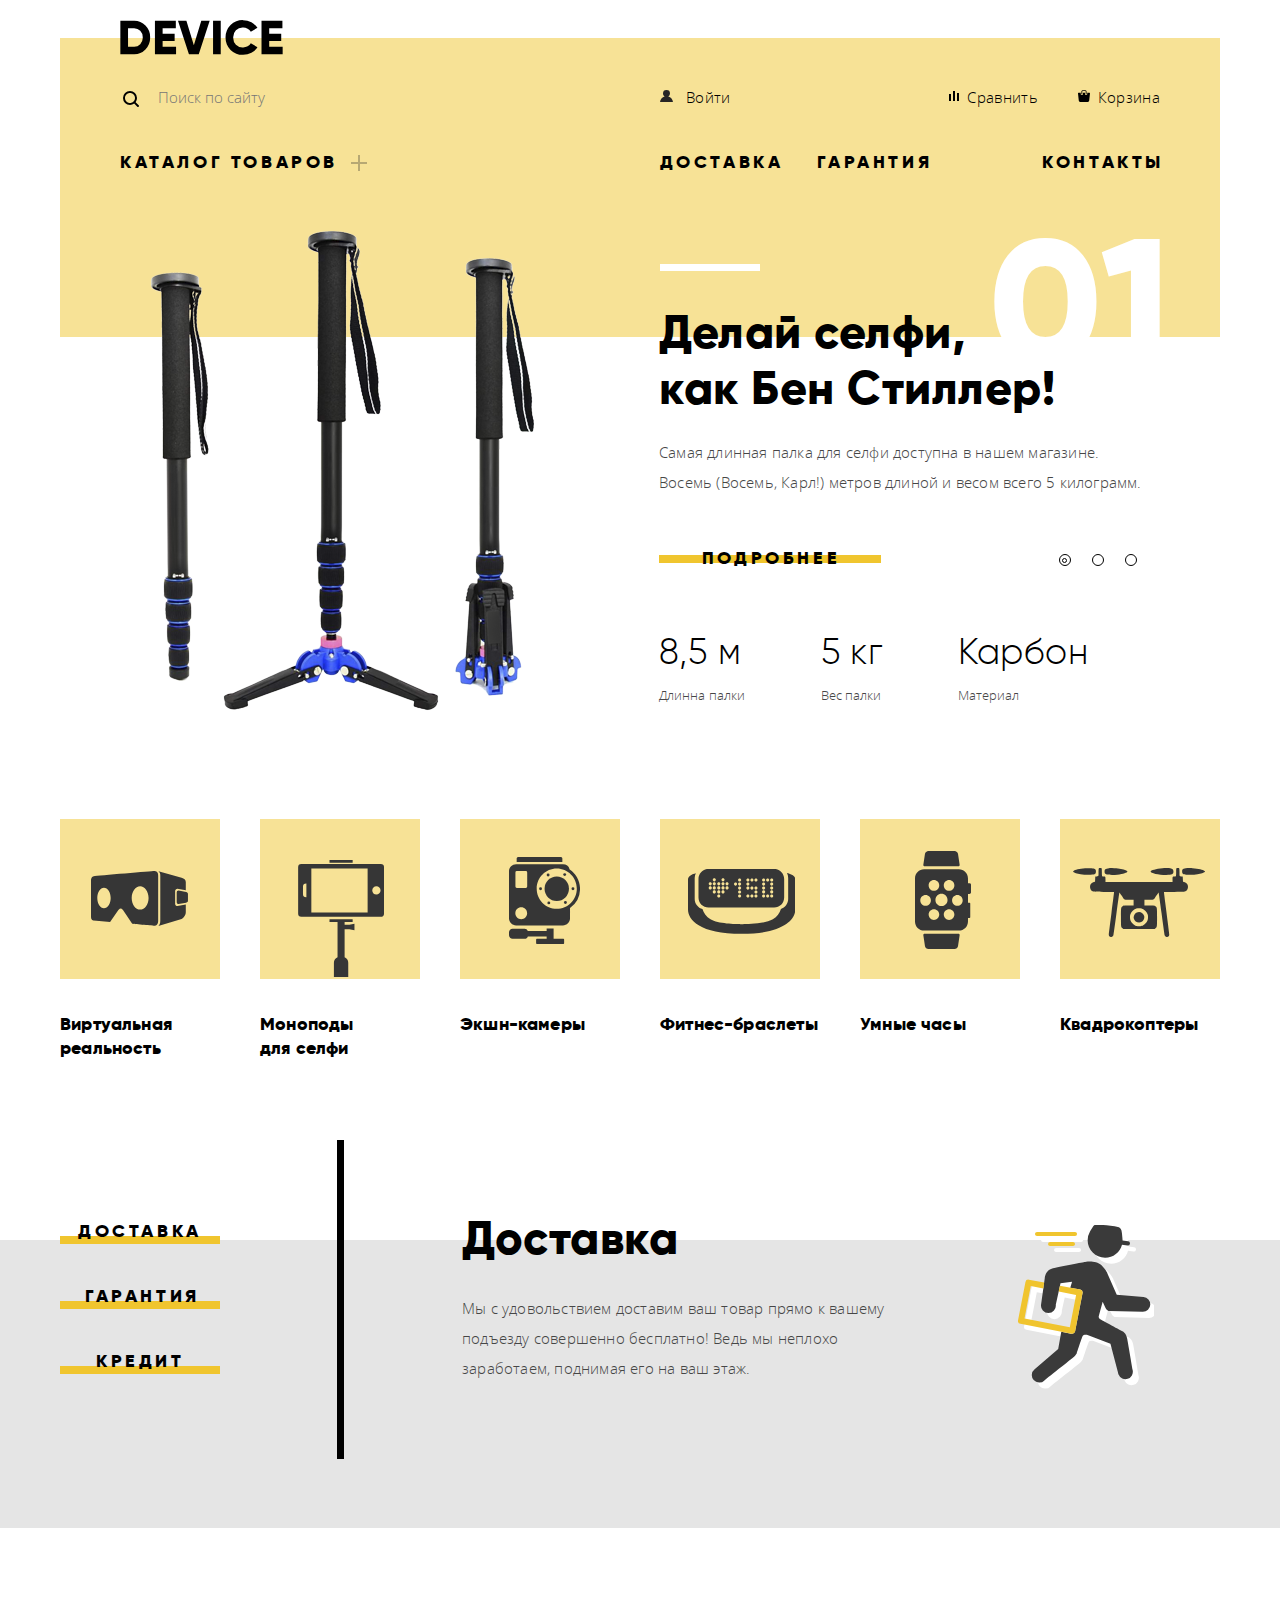
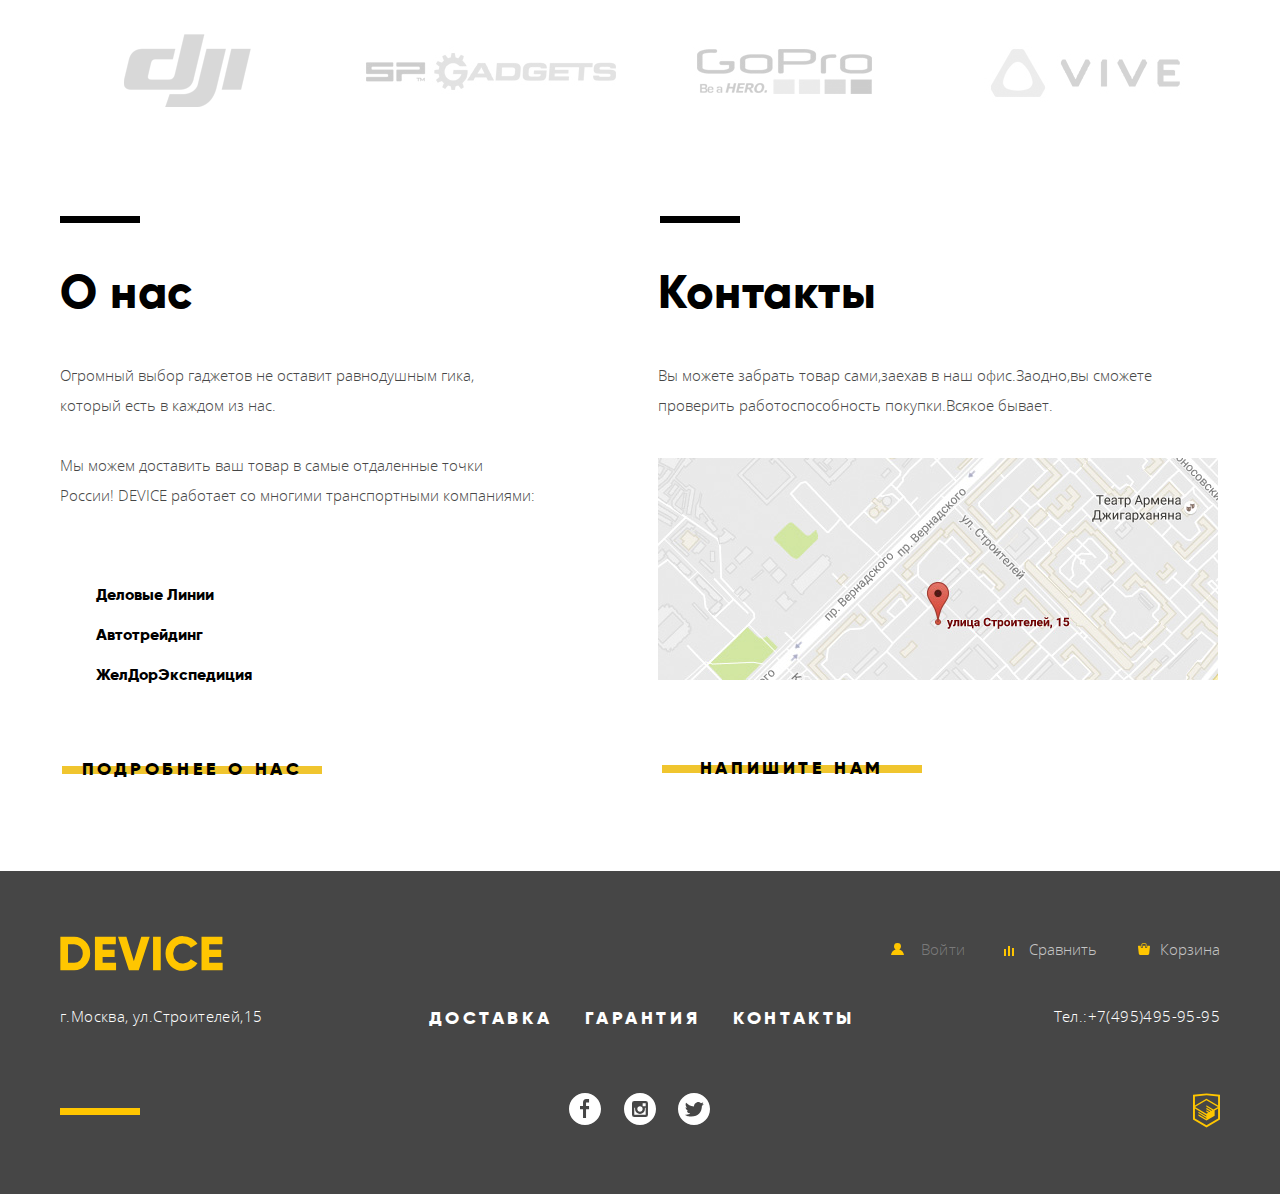
==== index.html @ 866bef9d "Update index.html" ====
<!DOCTYPE html>
<html lang="ru">

<head>
  <meta charset="utf-8">
  <title>Проект "Device"</title>
  <link href="https://fonts.googleapis.com/css?family=Open+Sans:300&display=swap&subset=cyrillic" rel="stylesheet">
  <link href="css/normalize.css" rel="stylesheet">
  <link href="css/style.css" rel="stylesheet">
</head>

<body>
  <header class="header">
    <div class="container-center">
      <nav class="header-navigation">
        <img class="main-header-logo" src="img/logo-device.svg" width="163" height="35" alt="logo device">
        <div class="header-wrapper">
          <form class="search" action="https://echo.htmlacademy.ru" method="post">
            <input class="search-main" type="search" id="search-text" placeholder="Поиск по сайту">
            <button class="search-button" type="submit">Найти</button>
            <label class="search-label" for="search-text"></label>
          </form>
          <ul class="navigation-main">
            <li class="login-enter">
              <a href="login-enter.html">Войти</a>
            </li>
            <li class="compare">
              <a href="compare.html">Сравнить</a>
            </li>
            <li class="myitems">
              <a href="myitems.html">Корзина</a>
            </li>
          </ul>
        </div>
        <ul class="site-navigation">
          <li class="catalog-main">
            <a class="catalog-main-plus" href="catalog.html">Каталог товаров</a>
            <ul class="item-catalog-class">
              <li class="item-catalog-first">
                <a href="#">Виртуальная реальность</a>
                <a href="catalog.html">Моноподы для селфи</a>
                <a href="#">Экшн-камеры</a>
              </li>
              <li class="item-catalog-second">
                <a href="#">Фитнес-браслеты</a>
                <a href="#">Умные часы</a>
              </li>
              <li class="item-catalog-third">
                <a href="#">Квадрокоптеры</a>
              </li>
            </ul>
          </li>
          <li class="delivery-main">
            <a href="delivery.html">Доставка</a>
          </li>
          <li class="warranty-main">
            <a href="warranty.html">Гарантия</a>
          </li>
          <li class="contacts-main">
            <a href="contacts.html">Контакты</a>
          </li>
        </ul>
      </nav>
    </div>
  </header>
  <main class="main-container">
    <div class="container-center">
      <h1 class="vissualy-hidden">Магазин Device</h1>
      <section class="shop-sells">
        <h2 class="vissualy-hidden">Направление и ассортимент магазина</h2>
        <input class="visually-hidden" type="radio" id="product-1" name="toggle" checked>
        <input class="visually-hidden" type="radio" id="product-2" name="toggle">
        <input class="visually-hidden" type="radio" id="product-3" name="toggle">
        <div class="shop-slides">
          <div class="slider-controls">
            <label for="product-1">Первый</label>
            <label for="product-2">Второй</label>
            <label for="product-3">Третий</label>
          </div>
          <div class="first-slide" id="slide1">
            <img class="slider-1" src="img/slider-1.png" width="384" height="486" alt="картинка селфи палки">
            <div class="slide-wrapper1">
              <b>Делай селфи,<br> как Бен Стиллер! </b>
              <p>Самая длинная палка для селфи доступна в нашем магазине.<br>
                Восемь (Восемь, Карл!) метров длиной и весом всего 5 килограмм.</p>
              <a class="more-info" href="more-info.html">Подробнее</a>
              <ul class="specification">
                <li>
                  <b>8,5 м</b>
                  <p>Длинна палки</p>
                </li>
                <li>
                  <b>5 кг</b>
                  <p>Вес палки</p>
                </li>
                <li>
                  <b>Карбон</b>
                  <p>Материал</p>
                </li>
              </ul>
            </div>
          </div>
          <div class="second-slide" id="slide2">
            <img class="slider-2" src="img/slider-2.png" width="345" height="485" alt="картинка смарт часов">
            <div class="slide-wrapper2">
              <b>Худеем<br>правильно!</b>
              <p>Мотивирующие фитнес-браслеты помогут найти в себе силы
                <br>не пропускать занятия и соблюдать диету.</p>
              <a class="more-info" href="more-info.html">Подробнее</a>
              <ul class="specification">
                <li class="specs">
                  <b>48 часов</b>
                  <p>Без подзарядки</p>
                </li>
              </ul>
            </div>
          </div>
          <div class="third-slide" id="slide3">
            <img class="slider-3" src="img/slider-3.png" width="526" height="334" alt="картинка гирокоптера">
            <div class="slide-wrapper3">
              <b>Порхает как бабочка, жалит как пчела!</b>
              <p>Этот обычный, на первый взгляд, квадрокоптер оснащен<br>
                мощным лазером, замаскированным под стандартную камеру.</p>
              <a class="more-info" href="more-info.html">Подробнее</a>
              <ul class="specification">
                <li class="specs">
                  <b>800 м</b>
                  <p>Дальность полета</p>
                </li>
                <li class="specs specs-third-slider">
                  <b>50 м</b>
                  <p>Радиус поражения</p>
                </li>
              </ul>
            </div>
          </div>
        </div>
      </section>
      <div class="navigation-bar">
        <h2 class="vissualy-hidden">Навигация по группам товаров</h2>
        <ul class="navigation-bar-icons">
          <li>
            <a class="navigation-bar-img img-vr" href="#">
              <p class="navigation-bar-name">
                Виртуальная реальность
              </p>
            </a>
          </li>
          <li>
            <a class="navigation-bar-img img-selfie" href="catalog.html">
              <p class="navigation-bar-name">
                Моноподы<br>для селфи
              </p>
            </a>
          </li>
          <li>
            <a class="navigation-bar-img img-action" href="#">
              <p class="navigation-bar-name">
                Экшн-камеры
              </p>
            </a>
          </li>
          <li>
            <a class="navigation-bar-img img-fitnes" href="#">
              <p class="navigation-bar-name">
                Фитнес-браслеты
              </p>
            </a>
          </li>
          <li>
            <a class="navigation-bar-img img-smart" href="#">
              <p class="navigation-bar-name">
                Умные часы
              </p>
            </a>
          </li>
          <li>
            <a class="navigation-bar-img img-quadro" href="#">
              <p class="navigation-bar-name">
                Квадрокоптеры
              </p>
            </a>
          </li>
        </ul>
      </div>
    </div>
    <section class="services">
      <div class="services-wrapper">
        <h2 class="visually-hidden">Услуги для покупателя</h2>
        <input class="services-slider-input  visually-hidden" id="services-control-1" type="radio" name="services-control" checked>
        <input class="services-slider-input  visually-hidden" id="services-control-2" type="radio" name="services-control">
        <input class="services-slider-input  visually-hidden" id="services-control-3" type="radio" name="services-control">
        <div class="services-buttons">
          <ul>
            <li>
              <label class="services-button delivery-button" for="services-control-1">Доставка</label>
            </li>
            <li>
              <label class="services-button warranty-button" for="services-control-2">Гарантия</label>
            </li>
            <li>
              <label class="services-button credit-button" for="services-control-3">Кредит</label>
            </li>
          </ul>
        </div>
        <ul class="services-info">
          <li class="delivery-info">
            <h3>Доставка</h3>
            <p>Мы с удовольствием доставим ваш товар прямо к вашему подъезду совершенно бесплатно! Ведь мы неплохо
              заработаем, поднимая его на ваш этаж.
            </p>
          </li>
          <li class="warranty-info">
            <h3>Гарантия</h3>
            <p>Если из-за возгорания купленного у нас товара у вас сгорит дом — не переживайте, мы выдадим вам новый.
              Товар, не дом, конечно же.
            </p>
          </li>
          <li class="credit-info">
            <h3>Кредит</h3>
            <p>Залезть в долговую яму стало проще! Кредитные консультанты подберут для вас наиболее выгодные
              условия кредита. Выгодные для нашего банка, разумеется.
            </p>
          </li>
        </ul>
      </div>
    </section>
    <section class="partners">
      <h2 class="visually-hidden">Официальные партнеры магазина</h2>
      <ul class="partners-logo">
        <li>
          <a class="partners-button" href="#">
            <img class="logo-1" src="img/logo-1.png" width="260" height="100" alt="DJI">
          </a>
        </li>
        <li>
          <a class="partners-button" href="#">
            <img class="logo-2" src="img/logo-2.png" width="260" height="100" alt="SPGadgets">
          </a>
        </li>
        <li>
          <a class="partners-button" href="#">
            <img class="logo-3" src="img/logo-3.png" width="260" height="100" alt="GoPro">
          </a>
        </li>
        <li>
          <a class="partners-button" href="#">
            <img class="logo-4" src="img/logo-4.png" width="260" height="100" alt="VIVE">
          </a>
        </li>
      </ul>
    </section>
    <div class="container-center">
      <div class="contact-information">
        <section class="about-us">
          <h3>О нас</h3>
          <p class="about-us-first">Огромный выбор гаджетов не оставит равнодушным гика,
            который есть в каждом из нас.</p>
          <p class="about-us-second">Мы можем доставить ваш товар в самые отдаленные точки
            России! DEVICE работает со многими транспортными компаниями:</p>
          <ul class="delivery-company">
            <li>Деловые Линии</li>
            <li>Автотрейдинг</li>
            <li>ЖелДорЭкспедиция</li>
          </ul>
          <a class="button-about-us" href="about-us.html">подробнее о нас</a>
        </section>
        <section class="contacts-map">
          <h3>Контакты</h3>
          <p>Вы можете забрать товар сами,заехав в наш офис.Заодно,вы сможете
            проверить работоспособность покупки.Всякое бывает.</p>
          <a href="https://www.google.com/maps"><img src="img/map.jpg" width="560" height="222" alt="карта"></a>
          <a class="button-contact-us" href="contact-us.html">напишите нам</a>
        </section>
      </div>
    </div>
  </main>
  <footer class="main-footer">
    <div class="footer-container-center">
      <div class="footer-navigation">
        <div class="footer-wrapper">
          <svg class="footer-logo" width="163" height="35" xmlns="http://www.w3.org/2000/svg" viewBox="0 0 164 35">
            <path
              d="m0.35 0.7v33.6h13.532a15.723 15.723 0 0 0 11.72-4.824 16.464 16.464 0 0 0 4.712-11.976 16.465 16.465 0 0 0-4.712-11.976 15.723 15.723 0 0 0-11.72-4.824zm7.733 26.208v-18.819h5.8a8.648 8.648 0 0 1 6.5 2.568 9.412 9.412 0 0 1 2.489 6.84 9.41 9.41 0 0 1-2.489 6.84 8.646 8.646 0 0 1-6.5 2.568h-5.8zm34.8-5.952h12.082v-7.3h-12.086v-5.567h13.291v-7.389h-21.024v33.6h21.265v-7.392h-13.532v-5.952zm36.343 13.344 11.019-33.6h-8.458l-7.491 24.72-7.491-24.72h-8.457l11.019 33.6zm14.4 0h7.733v-33.6h-7.733zm38.615-1.416a15.514 15.514 0 0 0 6.041-5.688l-6.67-3.84a7.488 7.488 0 0 1-3.165 3.024 9.874 9.874 0 0 1-4.664 1.1 9.594 9.594 0 0 1-7.177-2.736 9.907 9.907 0 0 1-2.682-7.248 9.908 9.908 0 0 1 2.682-7.248 9.594 9.594 0 0 1 7.177-2.736 9.914 9.914 0 0 1 4.64 1.08 7.6 7.6 0 0 1 3.189 3.048l6.67-3.84a15.881 15.881 0 0 0-6.09-5.688 17.419 17.419 0 0 0-8.409-2.088 17.12 17.12 0 0 0-17.592 17.472 17.12 17.12 0 0 0 17.589 17.476 17.519 17.519 0 0 0 8.458-2.088zm17.881-11.928h12.082v-7.3h-12.085v-5.567h13.29v-7.389h-21.022v33.6h21.264v-7.392h-13.532v-5.952z" />
          </svg>
          <ul class="footer-first">
            <li class="login-footer login-footer-main">
              <a href="login-enter.html">
                <svg class="login-footer-main-img" xmlns="http://www.w3.org/2000/svg" width="13" height="12"
                  viewBox="0 0 13 12">
                  <path fill="#ffc600"
                    d="M.032 12h12.937c-.163-2.643-2.074-4.837-4.671-5.543a3.47 3.47 0 0 0 1.687-2.972 3.485 3.485 0 0 0-6.97 0c0 1.264.68 2.361 1.688 2.972C2.106 7.163.194 9.357.032 12z" />
                  </svg>
                Войти
              </a>
            </li>
            <li class="compare-footer">
              <a href="compare.html">
                <svg class="compare-footer-img" xmlns="http://www.w3.org/2000/svg" width="10" height="10"
                  viewBox="0 0 10 10">
                  <path fill="#ffc600" d="M8 2h1.984v8H8zM0 3h1.984v7H0zM4 0h2v10H4z" /></svg>
                Сравнить
              </a>
            </li>
            <li class="myitems-footer">
              <a href="myitems.html">
                <svg class="myitems-footer-img" xmlns="http://www.w3.org/2000/svg" width="12" height="12"
                  viewBox="0 0 12 12">
                  <path fill="#ffc600"
                    d="M11.864 3.017a.429.429 0 0 0-.327-.154H9.225V4.09c0 .563-.484 1.022-1.08 1.022-.594 0-1.078-.458-1.078-1.022V2.863H4.909V4.09c0 .563-.485 1.022-1.08 1.022-.595 0-1.078-.458-1.078-1.022V2.863H.438a.43.43 0 0 0-.327.154.472.472 0 0 0-.108.358l.776 7.134c.015.806.642 1.455 1.411 1.455h7.595c.77 0 1.396-.649 1.411-1.455l.776-7.134a.476.476 0 0 0-.108-.358z" />
                  <path fill="#ffc600"
                    d="M3.829 4.499c.239 0 .433-.184.433-.409V1.84c0-.632.672-1.022 1.295-1.022h1.079c.655 0 1.078.401 1.078 1.022v2.25c0 .225.194.409.431.409.239 0 .433-.184.433-.409V1.84C8.577.773 7.761 0 6.636 0H5.557c-1.19 0-2.159.826-2.159 1.84v2.25c0 .225.194.409.431.409z" />
                  </svg>
                Корзина
              </a>
            </li>
          </ul>
        </div>
        <div class="footer-wrapper-second">
          <p class="adress">г.Москва, ул.Строителей,15</p>
          <ul class="footer-second">
            <li>
              <a href="delivery.html">Доставка</a>
            </li>
            <li>
              <a href="warranty.html">Гарантия</a>
            </li>
            <li>
              <a href="contacts.html">Контакты</a>
            </li>
          </ul>
          <a class="phone" href="tel:+74954959595">Тел.:+7(495)495-95-95</a>
        </div>
      </div>
      <div class="footer-wrapper-third">
        <div class="footer-social">
          <ul class="footer-social-buttons">
            <li>
              <a class="social-button" href="#"><span class="vissualy-hidden">FaceBook</span>
                <svg xmlns="http://www.w3.org/2000/svg" width="32" height="32" viewBox="0 0 32 32">
                  <path fill="#FFF"
                    d="M16 0C7.164 0 0 7.163 0 16s7.164 16 16 16c8.837 0 16-7.164 16-16S24.837 0 16 0zm4.062 9.455h-3.021v3.444h3.021v3.445h-3.021v8.61H14.02v-8.61H11v-3.445h3.021V9.455c0-1.902 1.353-3.445 3.021-3.445h3.021v3.445z" />
                </svg>
              </a>
            </li>
            <li>
              <a class="social-button" href="#"><span class="vissualy-hidden">Instagram</span>
                <svg xmlns="http://www.w3.org/2000/svg" width="32" height="32" viewBox="0 0 32 32">
                  <g fill="#FFF">
                    <path
                      d="M20.916 16a4.938 4.938 0 1 1-9.877 0c0-.394.051-.773.138-1.14h-.897v6.838h11.396V14.86h-.897c.086.367.137.746.137 1.14z" />
                    <path
                      d="M15.978 18.659c1.466 0 2.659-1.193 2.659-2.659s-1.193-2.659-2.659-2.659c-1.466 0-2.659 1.193-2.659 2.659s1.192 2.659 2.659 2.659zM18.637 10.302h3.039v3.039h-3.039z" />
                    <path
                      d="M16 0C7.164 0 0 7.164 0 16c0 8.837 7.164 16 16 16 8.837 0 16-7.163 16-16 0-8.836-7.163-16-16-16zm7.955 21.698a2.285 2.285 0 0 1-2.279 2.279H10.279A2.285 2.285 0 0 1 8 21.698V10.302a2.286 2.286 0 0 1 2.279-2.279h11.396a2.286 2.286 0 0 1 2.279 2.279v11.396z" />
                  </g>
                </svg>
              </a>
            </li>
            <li>
              <a class="social-button" href="#"><span class="vissualy-hidden">Twitter</span>
                <svg xmlns="http://www.w3.org/2000/svg" width="32" height="32" viewBox="0 0 32 32">
                  <path fill="#FFF"
                    d="M16 0C7.164 0 0 7.164 0 16c0 8.837 7.164 16 16 16 8.837 0 16-7.163 16-16 0-8.836-7.163-16-16-16zm7.944 12.809c-.251 6.516-3.463 10.832-10.992 10.702h-.486c-.447 0-4.543-.443-5.344-1.823 2.479.19 4.247-.406 5.12-1.136-1.048-.289-2.923-.461-3.251-2.848.384.104.618.221 1.299.113-1.307-.824-2.758-1.519-2.679-3.643.311.317 1.164.518 1.46.457-.768-.233-2.149-3.244-.974-4.781 1.984 1.79 4.075 3.482 7.804 3.643.227-2.214 1.24-3.699 3.168-4.325 1.84-.479 3.255.26 3.901 1.138.737-.224 1.453-.466 2.193-.685-.004.833-.569 1.463-.935 1.709.747.165 1.423-.475 1.423-.475-.184.963-1.094 1.725-1.707 1.954z" />
                </svg>
              </a>
            </li>
          </ul>
        </div>
        <div class="htmlacademy">
          <a href="https://htmlacademy.ru"><img src="img/logo-html.svg" width="27" height="35" alt="академия"></a>
        </div>
      </div>
    </div>
  </footer>
  <section class="modal modal-question">
    <h2 class="vissualy-hidden">
      Информация для обратной связи
    </h2>
    <form class="question-form" action="https://echo.htmlacademy.ru" method="post">
      <div class="question-form-wrapper">
        <p>
          <label class="question-name" for="user-question">
            Ваше имя:
          </label>
          <input class="question-icon-user" id="user-question" type="text" name="user-name" placeholder="Имя Фамилия">
        </p>
        <p>
          <label class="question-email" for="user-email">
            Ваш e-mail:
          </label>
          <input class="login-icon-password" id="user-email" type="email" name="user-email"
            placeholder="email@example.com">
        </p>
      </div>
      <p class="login-password-info">
        <label class="question-text" for="user-question-text">
          Текст письма:
        </label>
        <textarea name="user-question-text" id="user-question-text" placeholder="В свободной форме"></textarea>
      </p>
      <button class="button" type="submit">
        Отправить
      </button>
    </form>
    <button class="modal-close" type="button">
      Закрыть
    </button>
  </section>
  <section class="modal modal-map">
    <h2 class="visually-hidden">
      Как до нас добраться
    </h2>
    <p>
      <iframe
        src="https://www.google.com/maps/embed?pb=!1m18!1m12!1m3!1d2249.1422911036407!2d37.5289098957787!3d55.686513874433665!2m3!1f0!2f0!3f0!3m2!1i1024!2i768!4f13.1!3m3!1m2!1s0x46b54cf65f5c8955%3A0x694710ccd55501e!2z0YPQuy4g0KHRgtGA0L7QuNGC0LXQu9C10LksIDE1LCDQnNC-0YHQutCy0LAsIDExOTMxMQ!5e0!3m2!1sru!2sru!4v1560426469752!5m2!1sru!2sru"
        width="960" height="559" frameborder="0" style="border:0" allowfullscreen></iframe>
    </p>
    <button class="modal-close" type="button">
      Закрыть
    </button>
  </section>
</body>

</html>
---- css/style.css ----
@font-face {
font-family: "Gilroy";
    src: url("../fonts/web/gilroyextrabold.woff2") format("woff2"); 
    font-weight: 800; 
}
@font-face {
font-family: "GilroyLight";
    src: url("../fonts/web/gilroylight.woff2") format("woff2");  
    font-weight: 300; 
}

@font-face {
font-family: "OpenSans";
    src: url("../fonts/web/opensans.woff2") format("woff2"); 
    font-weight: 400; 
}

@font-face {
font-family: "OpenSans";
    src: url("../fonts/web/opensanslight.woff2") format("woff2"); 
    font-weight: 300; 
}

body {
    padding:0;
    margin:0;
    font-family:"Gilroy", Arial , sans-serif;
    font-weight: 800;
    color:#000000;

    background-color:white;
}

a {
    text-decoration: none;
}

.navigation-main {
    font-family: "OpenSans", Arial , sans-serif;
    font-size:15px;
    line-height: 2;
    letter-spacing: 0.3px;
    text-align: left;
    font-weight:300; 
}

.navigation-main a:hover {
    color:rgba(0, 0, 0, 0.6);
    opacity:0.6;
}

.navigation-main a:focus {
    color:rgba(0, 0, 0, 0.3);
    opacity:0.3;
}

.site-navigation {
    font-size:18px;
    line-height:1.33;
    letter-spacing:3.6px;
    text-align:left;
    text-transform:uppercase;
}
.site-navigation a:hover {
    color:rgba(0, 0, 0, 0.6);
}
.site-navigation a:focus {
    color:rgba(0, 0, 0, 0.3);
}

.item-catalog-class {
    font-family: "OpenSans", Arial , sans-serif;
    font-size:15px;
    line-height:2.4;
    letter-spacing:0.2px;
    text-align:left;
    font-weight:300;
    text-transform:none;
    color:#000000;
}
.item-catalog-class a:hover {
    color:rgba(0, 0, 0, 0.6);
}
.item-catalog-class a:focus {
    color:rgba(0, 0, 0, 0.3);
}

.vissualy-hidden {
    display:none;
}
.visually-hidden {
    display:none;
}

.navigation-main,
.site-navigation,
.item-catalog-class,
.footer-first,
.footer-first-catalog,
.footer-second,
.footer-social-buttons {
    list-style:none;
}

.navigation-main a,
.site-navigation a,
.item-catalog-class a,
.footer-first a,
.footer-first-catalog a,
.footer-second a,
.footer-social-buttons a,
.button-contact-us,
.button-about-us,
.info a {
    color:#000000;
}

.contacts-map,
.about-us {
    text-align:left;
}

.about-us h3,
.contacts-map h3 {
    font-size:47px;
    line-height: 1.02;
    letter-spacing: 0.5px;
    text-align: left;
}

.about-us-first {
    font-family: "OpenSans", Arial , sans-serif;
    font-size:15px;
    line-height:2;
    text-align:left;
    font-weight:300;
    color:#464646;

    margin:0;
    padding:0;
    padding-top:43px;
    width:462px;
}

.about-us-second {
    font-family: "OpenSans", Arial , sans-serif;
    font-size:15px;
    line-height:2;
    text-align:left;
    font-weight:300;
    color:#464646;

    display:block;
    width:475px;
    margin:0;
    padding:0;
    padding-top:30px;
}

.contacts-map p {
    font-family: "OpenSans", Arial , sans-serif;
    font-size:15px;
    line-height:2;
    text-align:left;
    font-weight:300;
    color:#464646;

    margin:0;
    padding:0;
    margin-top:4px;
}

.delivery-company {
    font-family: "Gilroy", Arial , sans-serif;
    text-align:left;
    font-size:16px;
    line-height: 2.5;
    list-style:none;

    margin:0;
    padding:0;
    margin-top:65px;
    padding-left:36px;
}

.button-contact-us,
.button-about-us {
    font-size: 18px;
    line-height: 1.33;
    letter-spacing: 3.6px;
    text-align: center;
    text-transform:uppercase;
}

.button-contact-us:hover,
.button-about-us:hover {
    background:#f0c52e;
}

.button-contact-us:focus,
.button-about-us:focus {
    color:rgba(0, 0, 0, 0.3);
    background:#f0c52e;
}

.main-footer {
    min-height:323px;
    color:#ffffff;
    background-color:#464646;
}

.footer-first a,
.footer-first-catalog a {
    font-family: "OpenSans", Arial , sans-serif;
    font-size: 15px;
    font-weight: 300;
    line-height: 2.4;
    text-align: left;
    color: rgba(255, 255, 255, 0.7);
}
.footer-first a:hover,
.footer-first-catalog a:hover {
    color:#ffffff;
    opacity: 0.6;
}
.footer-first a:focus,
.footer-first-catalog a:focus {
    color:rgba(255, 255, 255, 0.3);
    opacity: 0.3;
}

.footer-second a {
    font-family: "Gilroy", Arial , sans-serif;
    font-size: 18px;
    font-weight: 800;
    line-height: 1.33;
    letter-spacing: 3.6px;
    text-align: left;
    color:#ffffff;
    text-transform:uppercase;

    margin-right: 28px;
    margin-left: 5px;
}

.footer-second a:hover {
    color:rgba(255, 255, 255, 0.6);
}

.footer-second a:focus {
    color:rgba(255, 255, 255, 0.3);
}

.footer-social {
    margin-left:auto;
}

.phone {
    font-family: "OpenSans", Arial , sans-serif;
    font-size: 15px;
    font-weight: 300;
    line-height: 2;
    text-align: right;
    color:#ffffff;
    letter-spacing: 0.4px;
}

.phone:hover {
    opacity:0.6;
}

.phone:focus {
    opacity:0.3;
}

.adress {
    font-family: "OpenSans", Arial , sans-serif;
    font-size: 15px;
    font-weight: 300;
    line-height: 2;
    text-align: left;
    color:#ffffff;
    letter-spacing: 0.4px;
}

.login-entered a {
    color:rgba(0, 0, 0, 0.3);
}

.login-entered-footer a {
    color:rgba(255, 255, 255, 0.7);
}

.page-title {
    font-size: 47px;
    line-height: 1.02;
    letter-spacing: 0.5px;
    text-align: left;
}

.pagetree  {
    font-family: "OpenSans", Arial , sans-serif;
    font-size: 14px;
    font-weight: 300;
    line-height: 1.71;
    letter-spacing: 0.2px;
    text-align: left;
    color: rgba(0, 0, 0, 0.3);

    display:flex;
    justify-content: flex-start;
    flex-wrap: wrap;

    margin:0;
    padding:0;
    margin-top:25px;
    margin-bottom:46px;
    margin-left:60px;
}

.pagetree a:hover {
    color:rgba(0, 0, 0, 0.6);
}

.pagetree a:focus{
    color:rgba(0, 0, 0, 0.1);
}

.pagetree a,
.catalog-list a {
    color:#000000;
}

.pagetree,
.catalog-list,
.filter-option {
    list-style:none;
}

legend {
    font-size: 18px;
    line-height: 1.33;
    letter-spacing: 0.2px;
    text-align: left;
}

.filter-button {
    font:inherit;
    vertical-align: middle;
    text-transform: uppercase;
    border: none;
    font-size: 18px;
    letter-spacing: 3.6px;
    text-align: center;
    cursor:pointer;

    outline:none;

    background: linear-gradient(to bottom, #ebebeb 17px,#f0c52e 17px,#f0c52e 25px,#ebebeb 25px);

    margin:0;
    padding:0;
    width:200px;
    height:40px;
    margin-top:31px;
    margin-left:60px;
}

.filter-button:hover {
    background:#f0c52e;
}

.filter-button:focus {
    background:#f0c52e;
    color:rgba(0, 0, 0, 0.3);
}

.catalog-item h3 {
    font-size: 18px;
    line-height: 1.33;
    letter-spacing: 0.4px;
    text-align: left;
    
    margin:0;
    padding:0;
    margin-top:28px;
}

.catalog-item-price {
    font-family:"GilroyLight", Arial , sans-serif;
    font-size: 16px;
    font-weight: 300;
    line-height: 1.5;
    letter-spacing: 0.2px;
    text-align: right;
    color:#464646;

    margin:0;
    padding:0;
    margin-top:29px;
}

.login-footer a {
    font-size: 15px;
    font-weight: 300;
    line-height: 2.4;
    letter-spacing: 0.2px;
    text-align: left;
    color:rgba(255, 255, 255, 0.3);
}
/*main*/

.first-slide b,
.second-slide b,
.third-slide b {
    font-family: "Gilroy", Arial , sans-serif;
    font-size: 47px;
    font-weight: 800;
    line-height: 1.19;
    letter-spacing: 0.5px;
    text-align: left;
    color: #000000;
}

.first-slide p,
.second-slide p,
.third-slide p {
    font-family: "OpenSans", Arial , sans-serif;
    font-size: 15px;
    font-weight: 300;
    line-height: 2;
    letter-spacing: 0.2px;
    text-align: left;
    color: #464646;
}

.slide-navigation ul {
    list-style:none;
}

.specification {
    list-style:none;
}

.more-info {
    font-family: "Gilroy", Arial , sans-serif;
    font-size: 18px;
    font-weight: 800;
    line-height: 1.33;
    letter-spacing: 3.6px;
    text-align: center;
    color: #000000;
    text-transform:uppercase;

    display:block;
    margin:0;
    padding:0;
    width:220px;
    height:32px;
    padding-top:9px;
    padding-left:2px;

    background: linear-gradient(to bottom, white 17px,#f0c52e 17px,#f0c52e 25px,white 25px);
}


.more-info:hover {
    background:#f0c52e;
}

.more-info:focus {
    color:rgba(0, 0, 0, 0.3);
    background:#f0c52e;

}
.specification b {
    font-family:"GilroyLight", Arial , sans-serif;
    font-size: 36px;
    font-weight: 300;
    line-height: 1.33;
    letter-spacing: 0.4px;
    text-align: left;
    color: #000000;
}

.specification p {
    font-family: "OpenSans", Arial , sans-serif;
    font-size: 13px;
    font-weight: 300;
    line-height: 1.54;
    letter-spacing: 0.1px;
    text-align: left;
    color: #464646;
}

/*center*/

.body {
    width:100%;
    margin:0 auto;
}
.container-center {
    width:1160px;
    margin:0 auto;
}
.shop-slides {
    counter-reset: section;

    background: linear-gradient(to bottom, #f7e296 0px,#f7e296 127px,white 127px,white 100%);
    position:relative;
}

.shop-slides:after  {
    content: "";
    background:#ffffff;
    position: absolute;
    top: 54px;
    right: 460px;
    
    width: 100px; 
    height: 7px;   
}

/* сетка header*/

.header-navigation {
    display:flex;
    flex-direction:column;
    background: linear-gradient(to bottom, white 38px,#f7e296 38px,#f7e296 60px);

    padding-left:60px;
    padding-right:60px;
    min-height:210px;
}

.main-header-logo {
    display:block;

    margin-bottom:16px;
    margin-top:20px;
}

.catalog-header-logo {
    display:block;

    margin-bottom:14px;
    margin-top:22px;
}

.catalog-header-logo:hover {
    opacity: 0.6;
}

.catalog-header-logo:focus {
    opacity: 0.3;
}

.header-wrapper {
    display:flex;
    flex-direction:row;
    justify-content:space-between;
}

.site-navigation {
    display:flex;
    flex-direction:row;
    justify-content:space-between;

    margin:0;
    padding:0;
    width:1044px;
    margin-top:31px;
    margin-right:auto;
}
.search {
    display:block;
    
    margin:0;
    padding:0;
}
.navigation-main {
    display:flex;
    flex-direction:row;
    justify-content:space-between;

    margin:0;
    padding:0;
    margin-top:11px;
    width:491px;
}

.myitems {
    position:relative;

    margin-left:60px;
}

.myitems a:before {
    content: "";
    background:url("../img/cart.svg");
    position: absolute;
    top: 8px;
    right: 70px;

    width: 12px; 
    height: 12px;   
}

.compare {
    position:relative;

    margin-left:auto;
}

.compare a:before {
    content: "";
    background:url("../img/compare.svg");
    position: absolute;
    top: 9px;
    right: 79px;
    
    width: 10px; 
    height: 10px;   
}

.login-enter {
    position:relative;

    margin-left:17px;
}

.logged a {
    position:relative;
}

.login-enter a:before {
    content: "";
    background:url("../img/user.svg");
    position: absolute;
    top: 8px;
    right: 58px;

    width: 13px; 
    height: 12px;   
}

.contacts-main,
.about-contacts {
    margin-left:110px;
}

.warranty-main,
.about-warranty {
    margin-left:34px;
}

.delivery-main,
.about-delivery {
    margin-left:auto;
}

.catalog-main,
.site-navigation-current {
    display:block;

    position:relative;

    margin:0;
    padding:0;
}

.catalog-main-plus:hover + .item-catalog-class,
.site-navigation-current-plus:hover + .item-catalog-class {
    display:flex;
}

.catalog-main-plus::before,
.site-navigation-current-plus::before {
    content: "";
    background:url("../img/plus.svg");
    position: absolute;
    top: 4px;
    right: -29px;
    
    width: 16px; 
    height: 16px; 

    opacity: 0.3;
}

.item-catalog-class {
    position:absolute;
    display:none;

    left:-60px;

    z-index:1;

    margin:0;
    padding:0;
    padding-top:20px;
    width:1160px;
    padding-bottom:36px;

    background-color:#f7e296;
}

.item-catalog-first {
    margin-left:60px;
}

.item-catalog-second {
    margin-left:56px;
}

.item-catalog-third {
    margin-left:75px;
}

.item-catalog-first a {
    display:block;

    margin:0;
    padding:0;
}
.item-catalog-second a {
    display:block;

    margin:0;
    padding:0;
}

.item-catalog-third a {
    display:block;

    margin:0;
    padding:0;
}
/*сетка main*/

.first-slide {
    display:flex;
    flex-direction:row;
    display:none;
    position:relative;
}

.first-slide:before {
    content: "01";
    position: absolute;
    font-family: "Gilroy", Arial , sans-serif;
    font-size: 179px;
    font-weight: 800;
    line-height: 1;
    letter-spacing: 1.8px;
    text-align: right;
    color: white;

    top: -9px;
    right: 46px;
}

.second-slide {
    display:flex;
    flex-direction:row;
    display:none;
    position:relative;
}

.second-slide:before {
    content: "02";
    position: absolute;
    font-family: "Gilroy", Arial , sans-serif;
    font-size: 179px;
    font-weight: 800;
    line-height: 1;
    letter-spacing: 1.8px;
    text-align: right;
    color: white;

    top: -9px;
    right: 46px;
}

.third-slide {
    display:flex;
    flex-direction:row;
    display:none;
    position:relative;
}

.third-slide:before {
    content: "03";
    position: absolute;
    font-family: "Gilroy", Arial , sans-serif;
    font-size: 179px;
    font-weight: 800;
    line-height: 1;
    letter-spacing: 1.8px;
    text-align: right;
    color: white;

    top: -9px;
    right: 46px; 
}

.slider-1 {
    display:block;

    margin:0;
    padding:0;
    margin-left:90px;
    margin-top:5px;
}

.slider-2 {
    display:block;

    margin:0;
    padding:0;
    margin-left:115px;
    margin-top:17px;
}

.slider-3 {
    display:block;

    margin:0;
    padding:0;
    margin-left:30px;
    margin-top:70px;
}

.slide-wrapper1 {
    display:flex;
    flex-direction:column;

    margin-left:125px;
    margin-right:60px;
    margin-top:83px;
}

.slide-wrapper2 {
    display:flex;
    flex-direction:column;

    margin-left:139px;
    margin-right:67px;
    margin-top:85px;
}

.slide-wrapper3 {
    display:flex;
    flex-direction:column;

    z-index:1;

    margin-left:43px;
    margin-right:24px;
    margin-top:85px;
}

.specs-third-slider {
    margin-right:154px;
}

.slide-wrapper1 b,
.slide-wrapper1 p,
.slide-wrapper2 b,
.slide-wrapper2 p,
.slide-wrapper3 b,
.slide-wrapper3 p {
    display:block;

    margin:0;
    padding:0;
}

.slide-wrapper1 p,
.slide-wrapper2 p,
.slide-wrapper3 p {
    margin-top:20px;
    margin-bottom:41px;
}

.slide-navigation ul {
    display:flex;

    width:78px;
    margin:0;
    padding:0;
 }
 
.specification {
    display:flex;
    justify-content:space-between;

    margin:0;
    padding:0;
    width:429px;
    margin-top:50px;
}

.specification p {
    margin-top:8px;
    margin-bottom:62px;
}

.navigation-bar-icons {
    list-style:none;
    display:flex;
    flex-direction:row;
    justify-content:space-between;

    margin:0;
    padding:0;
    margin-top:52px;
}
.navigation-bar-img {
    position:relative;
    display:block;

    background: linear-gradient(to bottom, #f7e296 0px,#f7e296 160px,white 160px,white 238px);

    width:160px;
    height:238px;
}

.navigation-bar-img:hover {
    background: linear-gradient(to bottom, #f0c52e 0px,#f0c52e 160px,white 160px,white 238px);
}

.navigation-bar-img:focus {
    background: linear-gradient(to bottom, #f0c52e 0px,#f0c52e 160px,white 160px,white 238px);
}

.navigation-bar-img:focus::before {
    opacity:0.3;
}

/*.navigation-bar-name:focus {
    color:#cbcbcb;
}*/

.navigation-bar-name {
    font-family: "Gilroy", Arial , sans-serif;
    font-size: 18px;
    font-weight: 800;
    line-height: 1.33;
    text-align: left;
    color: #000000;
    letter-spacing: 0.18px;

    display:block;

    margin:0;
    padding:0;
    width:160px;
    padding-top:194px;
}

.services {
    margin-top:78px;
    height:393px;

    background: linear-gradient(to bottom, white 105px,#e5e5e5 105px,#e5e5e5 293px);
}

.services-wrapper {
    margin:auto;
    display:flex;
    position:relative;

    padding-top:80px;
    width:1160px;

}

.services-wrapper:before {
    content: "";
    background:#000000;
    position: absolute;
    top: 5px;
    right: 876px;
    
    width: 7px; 
    height: 319px;   
}

.services-info {
    display:flex;

    width:876px;
}

.services-buttons ul,
.services-info {
    list-style:none;
}

.services-buttons {
    width:278px;
}

.services-button {
    display:inline-block;
    font-family: "Gilroy", Arial , sans-serif;
    font-size: 18px;
    font-weight: 800;
    line-height: 1.33;
    letter-spacing: 3.6px;
    text-align: left;
    text-transform:uppercase;
    color: #000000;

    box-sizing:border-box;
    border:none;

    outline:none;

    cursor:pointer;

    height:40px;
    margin-top:5px;
}

.warranty-button {
    padding-left:25px;
    width:160px;
    margin-top:25px;

    background: linear-gradient(to bottom, #e5e5e5 16px,#f0c52e 16px,#f0c52e 24px,#e5e5e5 24px);
}

.warranty-button:hover,
.delivery-button:hover,
.credit-button:hover {
    background:#f0c52e;
}

.warranty-button:focus,
.delivery-button:focus,
.credit-button:focus {
    width:278px;
    background:#000000;
    color:#f7e184;
}

.delivery-button {
    padding-left:18px;
    width:160px;

    background: linear-gradient(to bottom, white 16px,#f0c52e 16px,#f0c52e 24px,#e5e5e5 24px);
}

.credit-button {
    padding-left:36px;
    width:160px;
    margin-top:25px;

    background: linear-gradient(to bottom, #e5e5e5 16px,#f0c52e 16px,#f0c52e 24px,#e5e5e5 24px);
}

.services-wrapper ul {
    margin:0;
    padding:0;
}

.info-show {
    display:block;
}

.delivery-info {

    margin:0;
    padding:0;
    margin-left:124px;
    padding-right:324px;

    background:url("../img/delivery.svg") no-repeat;
    background-position-x: 556px;
    background-position-y: 10px;
}

.warranty-info {
    display:none;

    margin:0px;
    padding:0;
    margin-left:124px;
    padding-right:324px;

    background:url("../img/warranty.svg") no-repeat;
    background-position-x: 556px;
    background-position-y: 10px;
}

.credit-info {
    display:none;

    margin:0px;
    padding:0;
    margin-left:124px;
    padding-right:324px;

    background:url("../img/credit.svg") no-repeat;
    background-position-x: 556px;
    background-position-y: 10px;
}

.delivery-info h3,
.warranty-info h3,
.credit-info h3 {
    font-family: "Gilroy", Arial , sans-serif;
    font-size: 47px;
    line-height: 1.02;
    letter-spacing: 0.5px;
    text-align: left;
    color: #000000;

    margin:0;
    padding:0;
}

.delivery-info p,
.warranty-info p,
.credit-info p {
    font-family: "OpenSans", Arial , sans-serif;
    font-size: 15px;
    font-weight: 300;
    line-height: 2;
    letter-spacing: 0.2px;
    text-align: left;
    color: #464646;

    margin-top:30px;
}

.partners {
    width:1160px;
    margin:0 auto;
}

.partners-logo {
    list-style:none;
    display:flex;
    justify-content:space-between;

    margin:0;
    padding:0;
    margin-top:94px;
}

.logo-1:hover {
    background-image: url("../img/logo-1-1.png");
    width:260px;
    height:100px;
}

.logo-2:hover {
    background-image: url("../img/logo-2-2.png");
    width:260px;
    height:100px;
}

.logo-3:hover {
    background-image: url("../img/logo-3-3.png");
    width:260px;
    height:100px;
}

.logo-4:hover {
    background-image: url("../img/logo-4-4.png");
    width:260px;
    height:100px;
}

.contact-information {
    display:flex;
    justify-content:space-between;
    position:relative;

    margin-top:143px;
    height:602px;
}

.contact-information:after {
    content: "";
    background:#000000;
    position: absolute;
    top: -53px;
    right: 1080px;
    
    width: 80px; 
    height: 7px;   
}

.contact-information:before {
    content: "";
    background:#000000;
    position: absolute;
    top: -53px;
    right: 480px;
    
    width: 80px; 
    height: 7px;   
}

.about-us {
    display:flex;
    flex-direction:column;
    justify-content:space-between;

    height:462px;
}

.contacts-map {
    display:flex;
    flex-direction:column;
    justify-content:space-between;

    width:562px;
    height:562px;
}

.about-us h3,
.contacts-map h3 {
    display:block;

    margin:0;
    padding:0;
}

.button-about-us {
    margin-right:auto;
    margin-top:55px;
    margin-left:2px;
    padding-bottom:10px;
    padding-top:8px;
    cursor:pointer;

    background: linear-gradient(to bottom, white 16px,#f0c52e 16px,#f0c52e 24px,white 24px);

    width:260px;
    height:22px;
}

.button-contact-us {
    margin-top:26px;
    margin-right:auto;
    margin-bottom:42px;
    margin-left:4px;
    padding-top:8px;
    cursor:pointer;

    background: linear-gradient(to bottom, white 16px,#f0c52e 16px,#f0c52e 24px,white 24px);

    width:260px;
    height:32px;
}

.footer-container-center {
    display:flex;
    flex-direction:column;
    position:relative;

    width:1160px;
    margin:0 auto;
    padding-top:60px;
}

.footer-container-center:after {
    content: "";
    background:#ffc600;
    position: absolute;
    top: 237px;
    right: 1080px;
    
    width: 80px; 
    height: 7px;   
}

.footer-wrapper {
    display:flex;
    justify-content:space-between;
}

.footer-first {
    display:flex;
    justify-content:space-between;

    min-width:298px;
    margin:0;
    padding:0;
}

.footer-wrapper-second {
    display:flex;
    justify-content:space-between;

    margin-top:30px;
}

.footer-wrap-helper {
    margin-top:27px;
}

.footer-second {
    display:flex;
    justify-content:space-between;

    width:423px;
    margin:0;
    padding:0;
    margin-top:6px;
    margin-right:46px;
}

.footer-wrapper-third {
    display:flex;

    margin-top:62px;
}

.adress,
.phone {
    display:block;
    
    margin:0;
    padding:0;
}

.htmlacademy {
    margin-left:483px;
}

.htmlacademy:hover {
    opacity: 0.6;
}

.htmlacademy:focus {
    opacity: 0.3;
}

.footer-social-buttons {
    display:flex;
    justify-content:space-between;
    flex-wrap: wrap;

    width:141px;
    margin:0;
    padding:0;
}

.social-button:focus {
  opacity:0.1;
}

.social-button:hover {
    opacity:0.6;
}

.login-entered,
.login-entered-footer {
    margin-left:18px;
}

.footer-first-catalog {
    display:flex;
    justify-content:flex-end;

    min-width:451px;
    margin:0;
    padding:0;
}

.catalog-container {
    width:100%;
}

.page-title {
    display:block;

    margin:0;
    padding:0;
    margin-left:59px;
    padding-top:51px;
}

.pagetree a {
    position: relative;

    margin-right: 37px;
}

.pagetree-current a::after {
    display:none;
}

.pagetree a::after {
    content: "";
    background: url("../img/nav-arrow.svg");
    position: absolute;
    top: 6px;
    right: -19px;

    width: 4px; 
    height: 7px; 
}

.pagetree-container {
    width:1160px;
    margin:0 auto;

    background:linear-gradient(to bottom, #f7e296 0px,#f7e296 14px, white 14px,white 100%);
}

.filters-catalog {
    display:flex;
}

.catalog-list {
    display:flex;
    flex-wrap:wrap;
    flex-direction:row;
    justify-content: flex-end;

    padding:0;
    margin:0;
    height:960px;

}

.catalog-item {
    position:relative;
    
    margin-left:40px;
    margin-bottom:47px;
}

.catalog-item-container {
    display:flex;
    justify-content:space-between;
}

.catalog {
    width:972px;
    margin-top:69px;
}

.pagetree a {
    color: rgba(0, 0, 0, 0.3);
}

.filters-catalog {
    display:flex;
    flex-direction:column;
}

.filters-container {         
    width:1160px;
    margin:0 auto;
    display:flex;
    flex-direction:row;
    height:1217px;
}

.filters {
    position:relative; 
}

.filter-item legend::before,
.colors legend::before,
.bluetooth legend::before {
    content: "";
    background:#000000;
    position: absolute;
    bottom: 34px;
    
    width: 201px; 
    height: 2px;  
}

.filters::after {          
    content: "";                          
    position: absolute;
    top: 0;
    right: 0;
    bottom: 0;
    left: 0;
    z-index: -1;
    margin-left: calc(50% - 50vw);
    background-color: #ebebeb;
}

.filters::before {          
    content: "";                          
    position: absolute;
    top: 0;
    right: 0;
    bottom: 0;
    left: 0;
    z-index: -1;;
    width:328px;
    background-color: #ebebeb;
}


.filters-name {
    display:flex;
    position:relative;

    width:1160px;
    margin:0 auto;
}

.filters-name b::before {
    content: "";
    position: absolute;
    top: 0;
    right: 0;
    bottom: 0;
    left: 0;
    z-index: -1;
    margin-left: calc(50% - 50vw);
    background-color: #d9d9d9;
}

.filter-sorting-center {
    background-color: #ebebeb;
    width:100%;
    z-index:1;
}

.filters-name b {
    font-family: "Gilroy", Arial , sans-serif;
    font-size: 16px;
    font-weight: 800;
    line-height: 1.5;
    letter-spacing: 3.2px;
    text-align: left;
    color:#000000;
    text-transform: uppercase;

    position:relative;

    flex-shrink:0;

    background-color: #d9d9d9;

    width:266px;
    padding-left:62px;
    padding-top:23px;
    padding-bottom:23px;
}

.sorting {
    list-style:none;
    padding:0;
    margin:0;
    display:flex;
    justify-content:space-between;
    flex-shrink:1;
    align-items:center;

    margin-left:73px;
}

.sorting li {
    align-items:center;
}

.sorting-name {
    font-family: "Gilroy", Arial , sans-serif;
    font-size: 16px;
    font-weight: 800;
    line-height: 1.5;
    letter-spacing: 3.5px;
    text-align: left;
    color:#000000;
    text-transform: uppercase;

    margin-right:51px;
}

.sorting-buttons {
    display:flex;
    justify-content:space-between;
    align-items:center;

    width:41px;
    margin-left:auto;
}

.sorting-buttons a {
    fill:rgba(0, 0, 0, 0.2);
}

.sorting-buttons a:hover {
    fill:rgba(0, 0, 0, 0.4);
}

.sorting-buttons a:focus {
    fill:#231F20;
}

.sorting a {
    font-family: "OpenSans", Arial , sans-serif;
    font-size: 14px;
    font-weight: 400;
    line-height: 1.29;
    text-align: left;
    color: rgba(0, 0, 0, 0.3);

    display:block;

    margin-right:29px;
}

.sorting a:hover {
    color: rgba(0, 0, 0, 0.6);
}

.sorting a:focus {
    color: #000000;
}

.filter-center-container {
    width:1160px;
    margin:0 auto;
}

.page-number-buttons {
    list-style:none;
    display:flex;
    justify-content:space-between;

    margin:0;
    padding:0;
}

.page-number-buttons a {
    font-family: "Gilroy", Arial , sans-serif;
    font-size: 16px;
    font-weight: 800;
    line-height: 1.5;
    letter-spacing: 3.2px;
    color: #000000;
    text-transform:uppercase;
}

.page-number {
    list-style:none;
    display:flex;
    justify-content:space-between;

    margin:0;
    padding:0;
    width:86px;
    margin-left:2px;
    margin-top:24px;
}

.page-number a {
    color: rgba(0, 0, 0, 0.3);
}

.page-number a:hover {
    color: rgba(0, 0, 0, 0.6);
}

.page-number a:focus {
    color:#000000;
}

.page-controls {
    text-align:center;

    width:136px;
    height:70px;
}

.page-controls a {
    display:block;
    padding-top:24px;
    padding-bottom:22px;
}

.page-controls a:hover {
    background-color:#d9d9d9;
}

.page-controls a:focus {
    background-color:#d9d9d9;
    color:rgba(0, 0, 0, 0.3);;
}

.back {
    padding-right:8px;
}

.forward {
    padding-left:5px;
}

.page-number-container {
    width:759px;
    height:70px;
    margin-left:auto;
    margin-top:41px;

    background-color: #ebebeb;
}

.catalog-item-image{
    margin:0;
    padding:0;

    display:block;
}

 .slider-controls label {
    position:relative;
    width: 10px;
    height: 10px;
    margin-right: 21px;
  
    vertical-align: top;
  
    background-color: transparent;
    border: 1.5px solid #000000;
    border-radius: 50%;
    cursor: pointer;
}

.slider-controls {
    display: flex;
    flex-direction:row;
    position:relative;

    width:110px;
    top: 344px;
    left:998.5px;
    z-index: 20;
    
    font-size: 0;

}

#product-1:checked ~  .shop-slides #slide1,
#product-2:checked ~  .shop-slides #slide2,
#product-3:checked ~  .shop-slides #slide3 {
  display:flex;
}

#product-1:checked ~ .shop-slides label[for="product-1"]::after,
#product-2:checked ~ .shop-slides label[for="product-2"]::after,
#product-3:checked ~ .shop-slides label[for="product-3"]::after {
    position:absolute;
    content:"";

    top:25%;
    left:25%;

    width: 3px;
    height: 3px;
  
    background-color: transparent;
    border: 1px solid #000000;
    border-radius: 50%;
    cursor: pointer;
    z-index:1;
}

.img-vr::before {
    content: "";
    background:url("../img/popular-1.svg");
    position: absolute;
    top: 52px;
    right: 32px;

    width: 97px; 
    height: 55px;   
}

.img-selfie::before {
    content: "";
    background:url("../img/popular-2.svg");
    position: absolute;
    top: 41px;
    right: 36px;

    width: 86px; 
    height: 117px;  
}

.img-action::before {
    content: "";
    background:url("../img/popular-3.svg");;
    position: absolute;
    top: 38px;
    right: 40px;

    width: 71px; 
    height: 87px;  
}

.img-fitnes::before {
    content: "";
    background:url("../img/popular-4.svg");;
    position: absolute;
    top: 50px;
    right: 25px;

    width: 107px; 
    height: 65px;  
}

.img-smart::before {
    content: "";
    background:url("../img/popular-5.svg");;
    position: absolute;
    top: 32px;
    right: 49px;

    width: 56px; 
    height: 98px;   
}

.img-quadro::before {
    content: "";
    background:url("../img/popular-6.svg");;
    position: absolute;
    top:49px;
    right:15px;

    width: 132px; 
    height: 69px;   
}

.footer-logo {
    margin-top:5px;
    width:163px;
    height:35px;
    border:none;

    fill:#ffc600;
}

.footer-logo:hover {
    fill:#c49a22;
}

.footer-logo:focus {
    fill:#8b7637;
}

.modal {
    position: fixed;
  
    color: #000000;

    background-color: #ffffff;
    background-position: 0 0;
    background-repeat: repeat;
    box-shadow: 0px 10px 20px 0 rgba(4, 6, 6, 0.2);
}

.modal-question {
    display:none;

    top: 25%;
    left: 50%;

    z-index:20;

    width: 760px;
    height:553px;
    margin-left:-480px;
    padding-left:100px;
    padding-right:100px;
}

.modal-close {
    position: absolute;
    top: 22px;
    right: 22px;

    width: 55px;
    height: 55px;

    outline:none;
  
    font-size: 0;
  
    background-color: rgb(247,226,150, 0.5);
    border: 0;
    border-radius:50%;
  
    cursor: pointer;
}

.modal-close:hover {
    background:#f0c52e;
}

.modal-close:focus {
    background:rgb(247,226,150, 0.3);
}

.modal-close::before,
.modal-close::after {
  content: "";

  position: absolute;
  top: 27px;
  left: 12px;

  width: 30px;
  height: 2px;

  background-color: #ffffff;
}

.modal-close::before {
  transform: rotate(45deg);
}

.modal-close::after {
  transform: rotate(-45deg);
}

.question-form p {
    display:flex;
    flex-direction:column;
}

.question-form-wrapper {
    display:flex;
}

.login-password-info {
    margin-top:18px;
    margin-bottom:42px;
}

.question-text {
    font-family: "Gilroy", Arial , sans-serif;
    font-size: 18px;
    font-weight: 800;
    line-height: 1.33;
    text-align: left;
    color:#000000;

    margin-bottom:7px;
}

.login-password-info textarea {
    font-family: "OpenSans", Arial , sans-serif;
    font-size: 14px;
    font-weight: normal;
    line-height: 1.29;
    letter-spacing: normal;
    text-align: left;
    color: rgba(70, 70, 70, 0.4);

    width:714px;
    height:118px;

    background-color:#f2f2f2;
    border:solid 3px #f2f2f2;
    resize:none;

    outline:none;

    padding-left:20px;
    padding-top:15px;
    padding-right:20px;
    padding-bottom:18px;
}

.login-password-info textarea:hover {
    background-color: #eaeaea;
    border:solid 3px #eaeaea;
}

.login-password-info textarea:focus {
    background:#ffffff;
    border:solid 3px #f0c52e;
}

.question-icon-user {
    font-family: "OpenSans", Arial , sans-serif;
    font-size: 14px;
    font-weight: normal;
    line-height: 1.29;
    letter-spacing: normal;
    text-align: left;
    color: rgba(70, 70, 70, 0.4);

    width:314px;
    height:44px;

    background-color:#f2f2f2;
    border:solid 3px #f2f2f2;

    outline:none;

    margin:0;
    padding:0;

    padding-right:20px;
    padding-left:20px;
    margin-top:6px;
}

.question-icon-user:hover {
    background-color: #eaeaea;
    border:solid 3px #eaeaea;
}

.question-icon-user:focus {
    background:#ffffff;
    border:solid 3px #f0c52e;
}

.login-icon-password {
    font-family: "OpenSans", Arial , sans-serif;
    font-size: 14px;
    font-weight: normal;
    line-height: 1.29;
    letter-spacing: normal;
    text-align: left;
    color: rgba(70, 70, 70, 0.4);

    width:314px;
    height:44px;

    background-color:#f2f2f2;
    border:solid 3px #f2f2f2;

    outline:none;

    margin:0;
    padding:0;
    padding-right:20px;
    padding-left:20px;

    margin-left:40px;
    margin-top:6px;
}

.login-icon-password:hover {
    background-color: #eaeaea;
    border:solid 3px #eaeaea;
}

.login-icon-password:focus {
    background-color: #ffffff;
    border:solid 3px #f0c52e;
}

.question-email {
    font-family: "Gilroy", Arial , sans-serif;
    font-size: 18px;
    font-weight: 800;
    line-height: 1.33;
    text-align: left;
    color:#000000;
    
    margin-left:40px;
    margin-top:76px;
}

.question-name {
    font-family: "Gilroy", Arial , sans-serif;
    font-size: 18px;
    font-weight: 800;
    line-height: 1.33;
    text-align: left;
    color:#000000;

    margin-top:76px;
}

.button {
    font-family: "Gilroy", Arial , sans-serif;
    font-size: 18px;
    font-weight: 800;
    line-height: 1.33;
    letter-spacing: 3.6px;
    text-align: center;
    color:#000000;
    text-transform:uppercase;
    border:none;
    cursor:pointer;

    outline:none;

    background: linear-gradient(to bottom, white 16px,#f0c52e 16px,#f0c52e 24px,white 24px);

    margin:0;
    padding:0;
    width:200px;
    height:40px;

    margin-bottom:20px;
}

.button:hover {
    background:#f0c52e;
}

.button:focus {
    color: rgba(0, 0, 0, 0.3);
    background:#f0c52e;
}

.modal-map {
    display:none;

    top: 25%;
    left: 50%;

    width: 960px;
    height:559px;
    margin-left:-480px;
  }

.modal-map p {
    margin:0;
    padding:0;
}

.myitems-footer {
    position:relative;
}

.myitems-footer-img {
    content: "";

    position: absolute;
    top: 12px;
    right: 70px;

    width: 12px; 
    height: 12px;   
}

.compare-footer a {
    position:relative;

    margin-right:63px;
}

.compare-footer-img {
    content: "";

    position: absolute;
    top: 7px;
    right: 83px;
    
    width: 10px; 
    height: 10px;   
}

.login-footer a {
    position:relative;

    margin-right:64px;
}

.login-footer-main-img {
    content: "";

    position: absolute;
    top: 4px;
    right: 61px;

    width: 13px; 
    height: 12px;   
}

.login-entered-footer {
    position:relative;
}

.login-entered-footer-img {
    content: "";

    position: absolute;
    top: 12px;
    right: 164px;

    width: 13px; 
    height: 12px;   
}

.login-entered-footer a {
    margin-right:17px;

    letter-spacing: 0.4px;
}

.logged a {
    margin-left:17px;
}

.logged {
    position:relative;
}

.logged a::before {
    content: "";
    background:url("../img/user.svg");
    position: absolute;
    top: 3px;
    right: 145px;

    width: 13px; 
    height: 12px;   
}

.new {
    position:relative;
}

.new::after {
    content: "";
    position: absolute;
    top: 28px;
    right: 27px;

    width: 56px;
    height: 56px;

    opacity: 0.1;
    border: solid 2px #000000;
    border-radius:50%;
}

.new::before {
    content: "NEW";
    position: absolute;

    top: 46px;
    right: 39px;


    opacity: 0.2;
    font-family: "Gilroy", Arial , sans-serif;
    font-size:14px;
    font-weight: 800;
    line-height: 1.71;
    letter-spacing: 0.7px;
    text-align: center;
}


.search {
    position: relative;

    display: flex;
    justify-content: space-between;

    width: 440px;
}
  
.search-label {
    position: absolute;

    top: 20px;
    left: 3px;
  
    width: 20px;
    height: 20px;
  
    background-image: url("../img/search.svg");
    background-repeat: no-repeat;
    cursor: pointer;
}
  
.search-label::before {
    content: "";
    position: absolute;
    bottom: -12px;
    left: 0;
  
    display: none;
    width: 400px;
    height: 2px;
  
    background-color: #000000;
}
  
.search-main {
    position: relative;
  
    width: 356px;
    height: 38px;
    padding: 0;
  
    font-weight: 300;
    font-size: 15px;
    line-height: 30px;
    font-family: "Open Sans", "Arial", sans-serif;
    color: rgba(0, 0, 0, 0.3);
  
    background-color: transparent;
    border: none;
    outline: none;
    cursor: pointer;

    margin-top:11px;
}

.search-main[type="search"]{
    padding-left: 38px;
    padding-bottom: 9px;
}

.search-main:hover {
    color:rgba(0, 0, 0, 0.6);
}

.search-main:focus {
    color:#000000;
    border-bottom: 2px solid #000000;
}

.search-main:focus + .search-button {
    display:block;
}

.search-button {
    display:none;

    font-family: "Open Sans", "Arial", sans-serif;
    font-size: 15px;
    font-weight: 300;
    line-height: 2;
    letter-spacing: 0.15px;
    text-align: center;
    color: #000000;
    background:none;

    border:2px solid #000000;

    cursor:pointer;

    margin:0;
    padding:0;
    width:85px;
    height:49px;
}

.search-button:hover {
    background:#000000;
    color:#ffffff;
}

.search-button:focus {
    background:#000000;
    color:rgba(255, 255, 255, 0.3);
}

.filter-item {
    margin: 0;
    padding: 0;
    
    border: none;
}

.range-filter {
    position:relative;

    width: 327px;
  }
  
.filter-item legend {
    position:relative;

    font-family: "Gilroy", Arial , sans-serif;
    font-size: 18px;
    font-weight: 800;
    line-height: 1.33;
    letter-spacing: 0.18px;
    text-align: left;
    color:#000000;

    padding-top:82px;
    margin-left:59px;
}
  
.range-controls .scale {
    margin-top:35px;
    margin-left:59px;
    margin-right:67px;

    height: 2px;
  
    background: #dbdbdb;
}

.range-controls .bar {
    width: 54.73%;
    height: 2px;
  
    background: #91c92f;
}

.range-controls .toggle {
    position: absolute;
    top: -10px;
    left: 0px;

    width: 4px;
    height: 4px;
    padding: 0;
  
    border: 8px solid #ffffff;
    background-color: #ababab;
    box-shadow: 0 2px 1px 0 #cfcfcf;
    border-radius:50%;
    cursor: pointer;
}

.range-controls .toggle:hover {
    width: 5px;
    height: 5px;
    padding: 0;
  
    border: 8px solid #ffffff;
    background-color: #ababab;
    box-shadow: 0 2px 1px 0 #cfcfcf;
    border-radius:50%;
    cursor: pointer;
}

.range-controls .toggle-min {
    left: 54px;
}
  
.range-controls .toggle-max {
    left: 167px;
}

.colors {
    margin: 0;
    padding: 0;
    
    border: none;
}

.colors ul {
    margin:0;
    padding:0;
    margin-top:18px;
    margin-left:98px;
}

.filter-option {
    font-family: "Open Sans", "Arial", sans-serif;
    font-size: 14px;
    font-weight: 300;
    line-height: 2.86;
    letter-spacing: 0.14px;
    text-align: left;
    color: #000000;

    position:relative;
}

.filter-input-checkbox + label::before {
    content: "";
    position: absolute;
    top: 8px;
    left: -40px;

    width: 23px;
    height: 23px;
  
    background-image: url("../img/checkbox-off.svg");
    cursor: pointer;
}

.filter-option label:hover::before,
.filter-option label:hover::after {
    opacity:0.6;
}

.filter-input-checkbox:checked + label::after {
    content: "";
    position: absolute;
    top: 8px;
    left: -40px;

    width: 27px;
    height: 23px;
  
    background-image: url("../img/checkbox-on.svg");
    cursor: pointer;
}

.filter-input-radio + label::before {
    content: "";
    position: absolute;
    top: 7px;
    left: -39px;
    
    width: 25px;
    height: 25px;
    padding: 0;
    background-image: url("../img/radio-off.svg");
    cursor: pointer;
}

.filter-input-radio:checked + label::after {
    content: "";
    position: absolute;
    top: 7px;
    left: -39px;
    
    width: 25px;
    height: 25px;
    padding: 0;
    background-image: url("../img/radio-on.svg");

    cursor: pointer;
}

.colors legend {
    position:relative;

    font-family: "Gilroy", Arial , sans-serif;
    font-size: 18px;
    font-weight: 800;
    line-height: 1.33;
    letter-spacing: 0.18px;
    text-align: left;
    color: #000000;

    padding-top:44px;
    margin-left:59px;
}

.bluetooth {
    margin: 0;
    padding: 0;
    
    border: none;
}

.bluetooth legend {
    position:relative;

    font-family: "Gilroy", Arial , sans-serif;
    font-size: 18px;
    font-weight: 800;
    line-height: 1.33;
    letter-spacing: 0.18px;
    text-align: left;
    color: #000000;

    padding-top:42px;
    margin-left:59px;
}

.bluetooth ul {
    margin:0;
    padding:0;
    margin-top:18px;
    margin-left:98px;
}

.filter-range-price {
    margin:0;
    padding:0;
    margin-top:11px;
    margin-left:60px;
}

.filter-range-label {
    font-family: "Gilroy", "Arial", sans-serif;
    font-size: 14px;
    font-weight: 300;
    line-height: 1.71;
    text-align: center;
    color: rgba(0, 0, 0, 0.2);
}

.filter-range-label-min {
    flex-grow: 1;
    margin-right: 18px;
}
  
.filter-range-label-max {
    flex-grow: 1;
}
  
.filter-range-input {
    width: 50px;
    margin: 0;
    padding: 0;
  
    font-weight: 300;
    font-size: 14px;
    line-height: 24px;
    font-family: "Gilroy", "Arial", sans-serif;
    color: rgba(0, 0, 0, 0.2);
    letter-spacing: 0;
  
    background: none;
    border: 0;
}

.catalog-item-hover {
    position: absolute;
    top: -170px;
    left: -91px;
  
    display:none;
    flex-direction:column;
    width:360px;
    height:380px;
    margin-top: 169px;
    margin-right: 90px;
    margin-left: 90px;
  
    text-align: center;
  
    background-color: rgba(238, 238, 238, 0.7);
}
  
.catalog-item:hover .catalog-item-hover {
    display: flex;
}
  
.catalog-item-hover .btn {
    font-family: "Gilroy", "Arial", sans-serif;
    font-size: 18px;
    font-weight: 800;
    line-height: 1.33;
    letter-spacing: 3.6px;
    text-align: center;
    color:#000000;
    text-transform:uppercase;

    width: 200px;
    height:32px;

    margin-top: 180px;
    margin-bottom:7px;
    margin-left: 83px;
    padding-top:8px;
  
    border: none;

    background: linear-gradient(to bottom, rgba(0, 0, 0, 0) 15px,#f0c52e 15px,#f0c52e 23px,rgba(0, 0, 0, 0) 23px);
}

.catalog-item-hover .btn:hover {
      background:#f0c52e;
}

.catalog-item-hover .btn:focus {
      background:#f0c52e;
      color: rgba(0, 0, 0, 0.3);
}
  
.catalog-item-add {
    font-family: "Open Sans", "Arial", sans-serif;
    font-size: 13px;
    font-weight: 300;
    line-height: 1.54;
    letter-spacing: 0.13px;
    text-align: center;
    color: #000000;
  
    opacity: 0.5;

    margin-left:8px;
}
  
.catalog-item-add:hover {
    opacity: 1;
}
  
.catalog-item-add:active {
    opacity: 0.2;
}
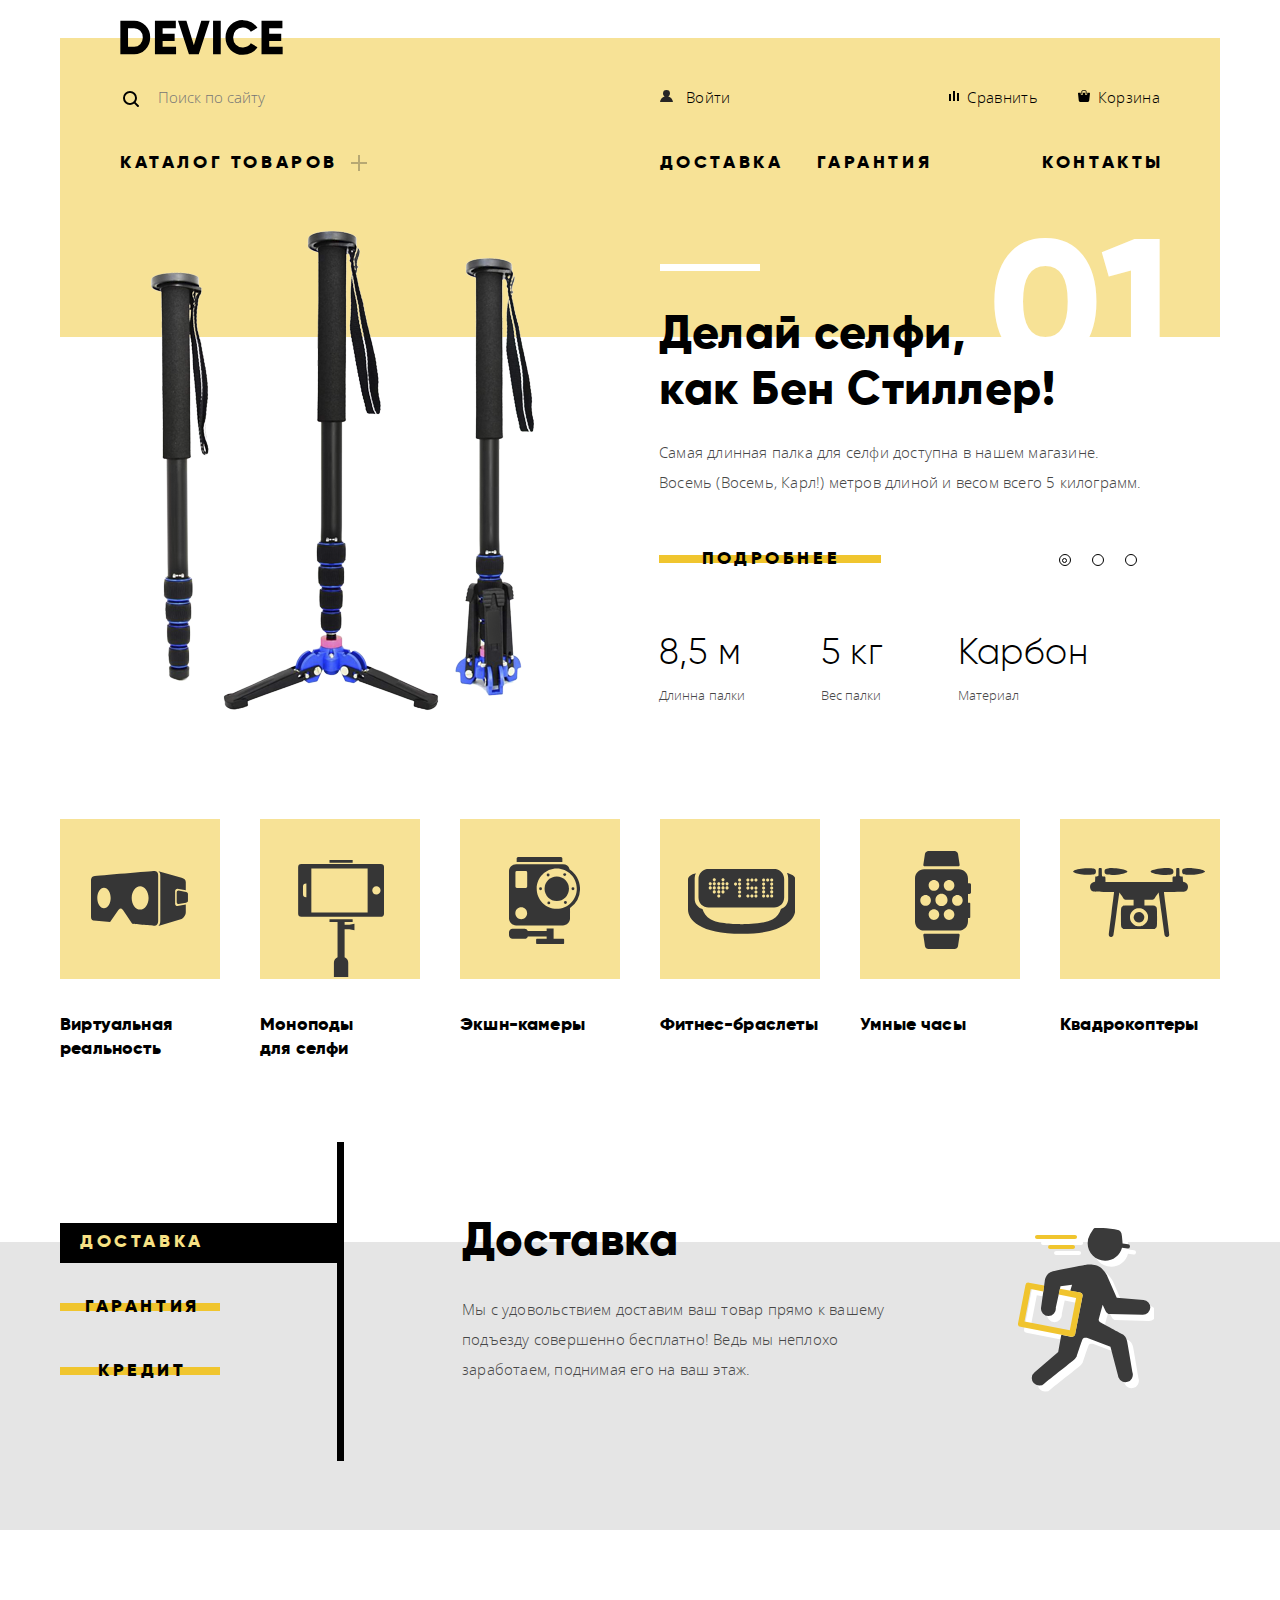
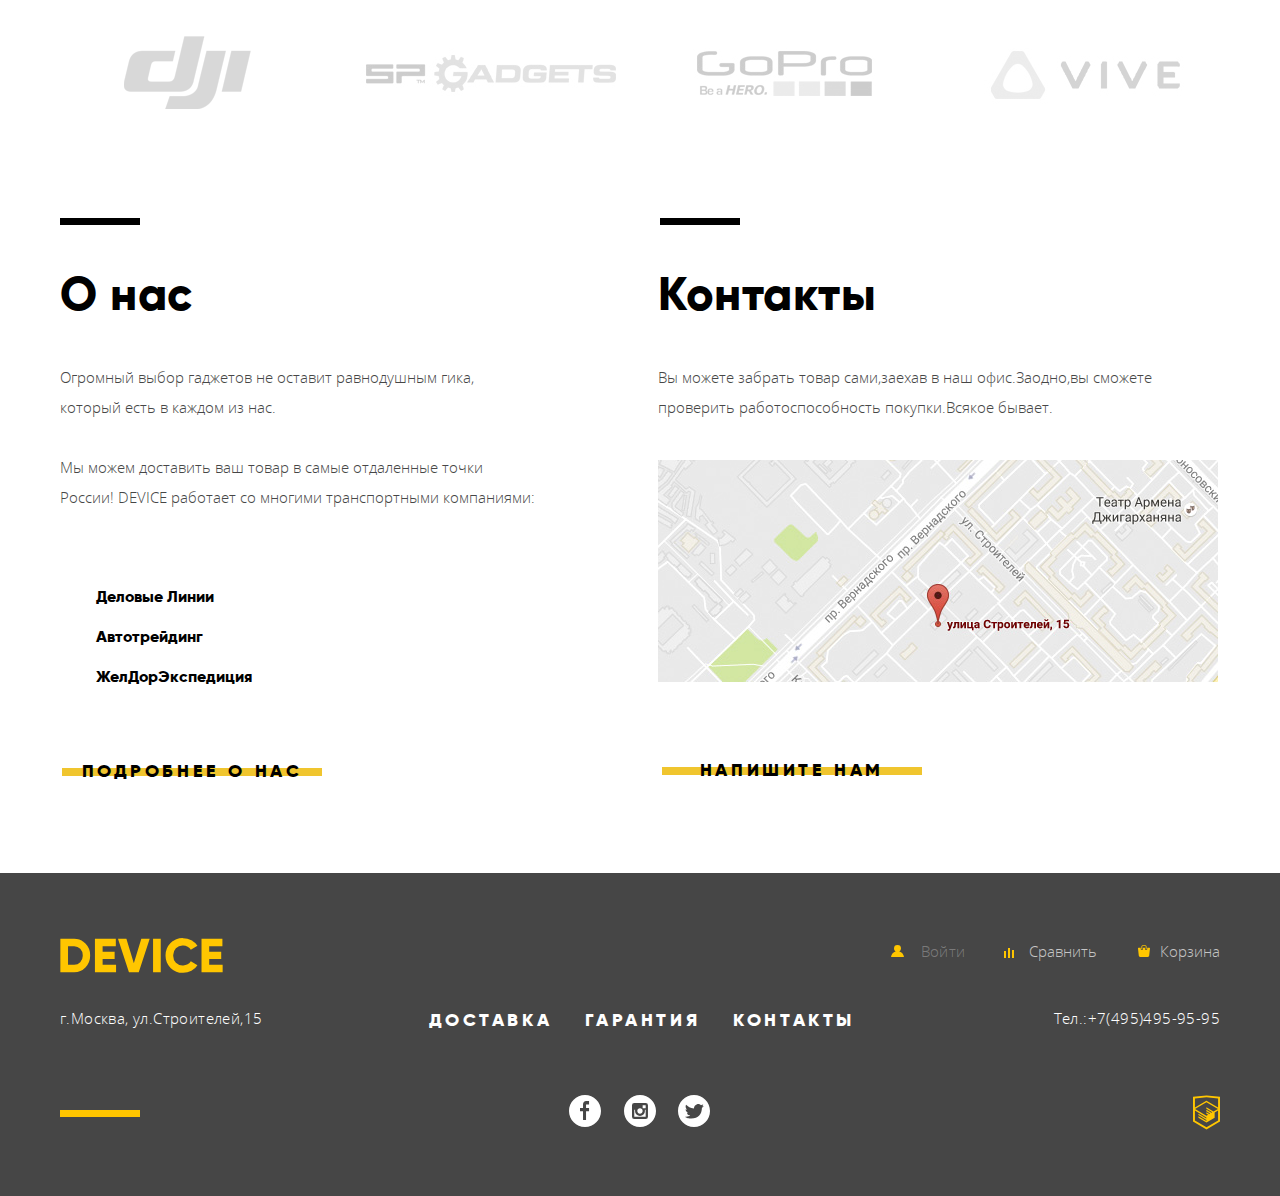
==== commit aa59bcf8: "Update index.html" ====
--- a/index.html
+++ b/index.html
@@ -256,7 +256,7 @@
           <h3>О нас</h3>
           <p class="about-us-first">Огромный выбор гаджетов не оставит равнодушным гика,
             который есть в каждом из нас.</p>
-          <p class="about-us-second">Мы можем доставить ваш товар в самые отдаленные точки
+          <p class="about-us-second">Мы можем доставить ваш товар в самые отдаленные точки<br>
             России! DEVICE работает со многими транспортными компаниями:</p>
           <ul class="delivery-company">
             <li>Деловые Линии</li>
--- a/css/style.css
+++ b/css/style.css
@@ -960,7 +960,7 @@
 }
 
 .services {
-    margin-top:78px;
+    margin-top:80px;
     height:393px;
 
     background: linear-gradient(to bottom, white 105px,#e5e5e5 105px,#e5e5e5 293px);
@@ -971,7 +971,6 @@
     display:flex;
     position:relative;
 
-    padding-top:80px;
     width:1160px;
 
 }
@@ -1000,6 +999,12 @@
 
 .services-buttons {
     width:278px;
+}
+
+.services-buttons li {
+    height:40px;
+
+    margin-bottom:24px;
 }
 
 .services-button {
@@ -1021,13 +1026,103 @@
     cursor:pointer;
 
     height:40px;
-    margin-top:5px;
+    margin-top:7px;
+}
+
+.services-wrapper ul {
+    margin:0;
+    padding:0;
+
+    margin-top:79px;
+}
+
+.delivery-info {
+    display:none;
+    position:relative;
+    margin:0;
+    padding:0;
+    margin-left:124px;
+    padding-right:324px;
+}
+
+.delivery-info::after {
+    content:"";
+    position:absolute;
+
+    width:136px;
+    height:164px;
+
+    bottom:16px;
+    right:60px;
+
+
+    background:url("../img/delivery.svg") no-repeat;
+}
+
+.warranty-info::after {
+    content:"";
+    position:absolute;
+
+    width:171px;
+    height:194px;
+
+    bottom:9px;
+    right:40px;
+
+    background:url("../img/warranty.svg") no-repeat;
+}
+
+.credit-info::after {
+    content:"";
+    position:absolute;
+
+    width:156px;
+    height:186px;
+
+    bottom:19px;
+    right:65px;
+
+    background:url("../img/credit.svg") no-repeat;
+}
+
+.warranty-info {
+    display:none;
+    position:relative;
+    margin:0px;
+    padding:0;
+    margin-left:124px;
+    padding-right:324px;
+}
+
+.credit-info {
+    display:none;
+    position:relative;
+    margin:0px;
+    padding:0;
+    margin-left:124px;
+    padding-right:324px;
+}
+
+.delivery-button {
+    padding-left:20px;
+    width:160px;
+    padding-top:7px;
+
+    background: linear-gradient(to bottom, white 16px,#f0c52e 16px,#f0c52e 24px,#e5e5e5 24px);
 }
 
 .warranty-button {
     padding-left:25px;
     width:160px;
-    margin-top:25px;
+    padding-top:8px;
+
+    background: linear-gradient(to bottom, #e5e5e5 16px,#f0c52e 16px,#f0c52e 24px,#e5e5e5 24px);
+}
+
+.credit-button {
+    padding-left:38px;
+    width:160px;
+    padding-top:8px;
 
     background: linear-gradient(to bottom, #e5e5e5 16px,#f0c52e 16px,#f0c52e 24px,#e5e5e5 24px);
 }
@@ -1038,74 +1133,20 @@
     background:#f0c52e;
 }
 
-.warranty-button:focus,
-.delivery-button:focus,
-.credit-button:focus {
+#services-control-1:checked ~ .services-buttons .delivery-button,
+#services-control-2:checked ~ .services-buttons .warranty-button,
+#services-control-3:checked ~ .services-buttons .credit-button {
     width:278px;
     background:#000000;
     color:#f7e184;
 }
 
-.delivery-button {
-    padding-left:18px;
-    width:160px;
-
-    background: linear-gradient(to bottom, white 16px,#f0c52e 16px,#f0c52e 24px,#e5e5e5 24px);
-}
-
-.credit-button {
-    padding-left:36px;
-    width:160px;
-    margin-top:25px;
-
-    background: linear-gradient(to bottom, #e5e5e5 16px,#f0c52e 16px,#f0c52e 24px,#e5e5e5 24px);
-}
-
-.services-wrapper ul {
-    margin:0;
-    padding:0;
-}
-
-.info-show {
-    display:block;
-}
-
-.delivery-info {
-
-    margin:0;
-    padding:0;
-    margin-left:124px;
-    padding-right:324px;
-
-    background:url("../img/delivery.svg") no-repeat;
-    background-position-x: 556px;
-    background-position-y: 10px;
-}
-
-.warranty-info {
-    display:none;
-
-    margin:0px;
-    padding:0;
-    margin-left:124px;
-    padding-right:324px;
-
-    background:url("../img/warranty.svg") no-repeat;
-    background-position-x: 556px;
-    background-position-y: 10px;
-}
-
-.credit-info {
-    display:none;
-
-    margin:0px;
-    padding:0;
-    margin-left:124px;
-    padding-right:324px;
-
-    background:url("../img/credit.svg") no-repeat;
-    background-position-x: 556px;
-    background-position-y: 10px;
+#services-control-2:checked ~ .services-info .warranty-info,
+#services-control-3:checked ~ .services-info .credit-info,
+#services-control-1:checked ~ .services-info .delivery-info,
+#services-control-2:checked ~ .services-info .warranty-info,
+#services-control-3:checked ~ .services-info .credit-info {
+  display: block;
 }
 
 .delivery-info h3,
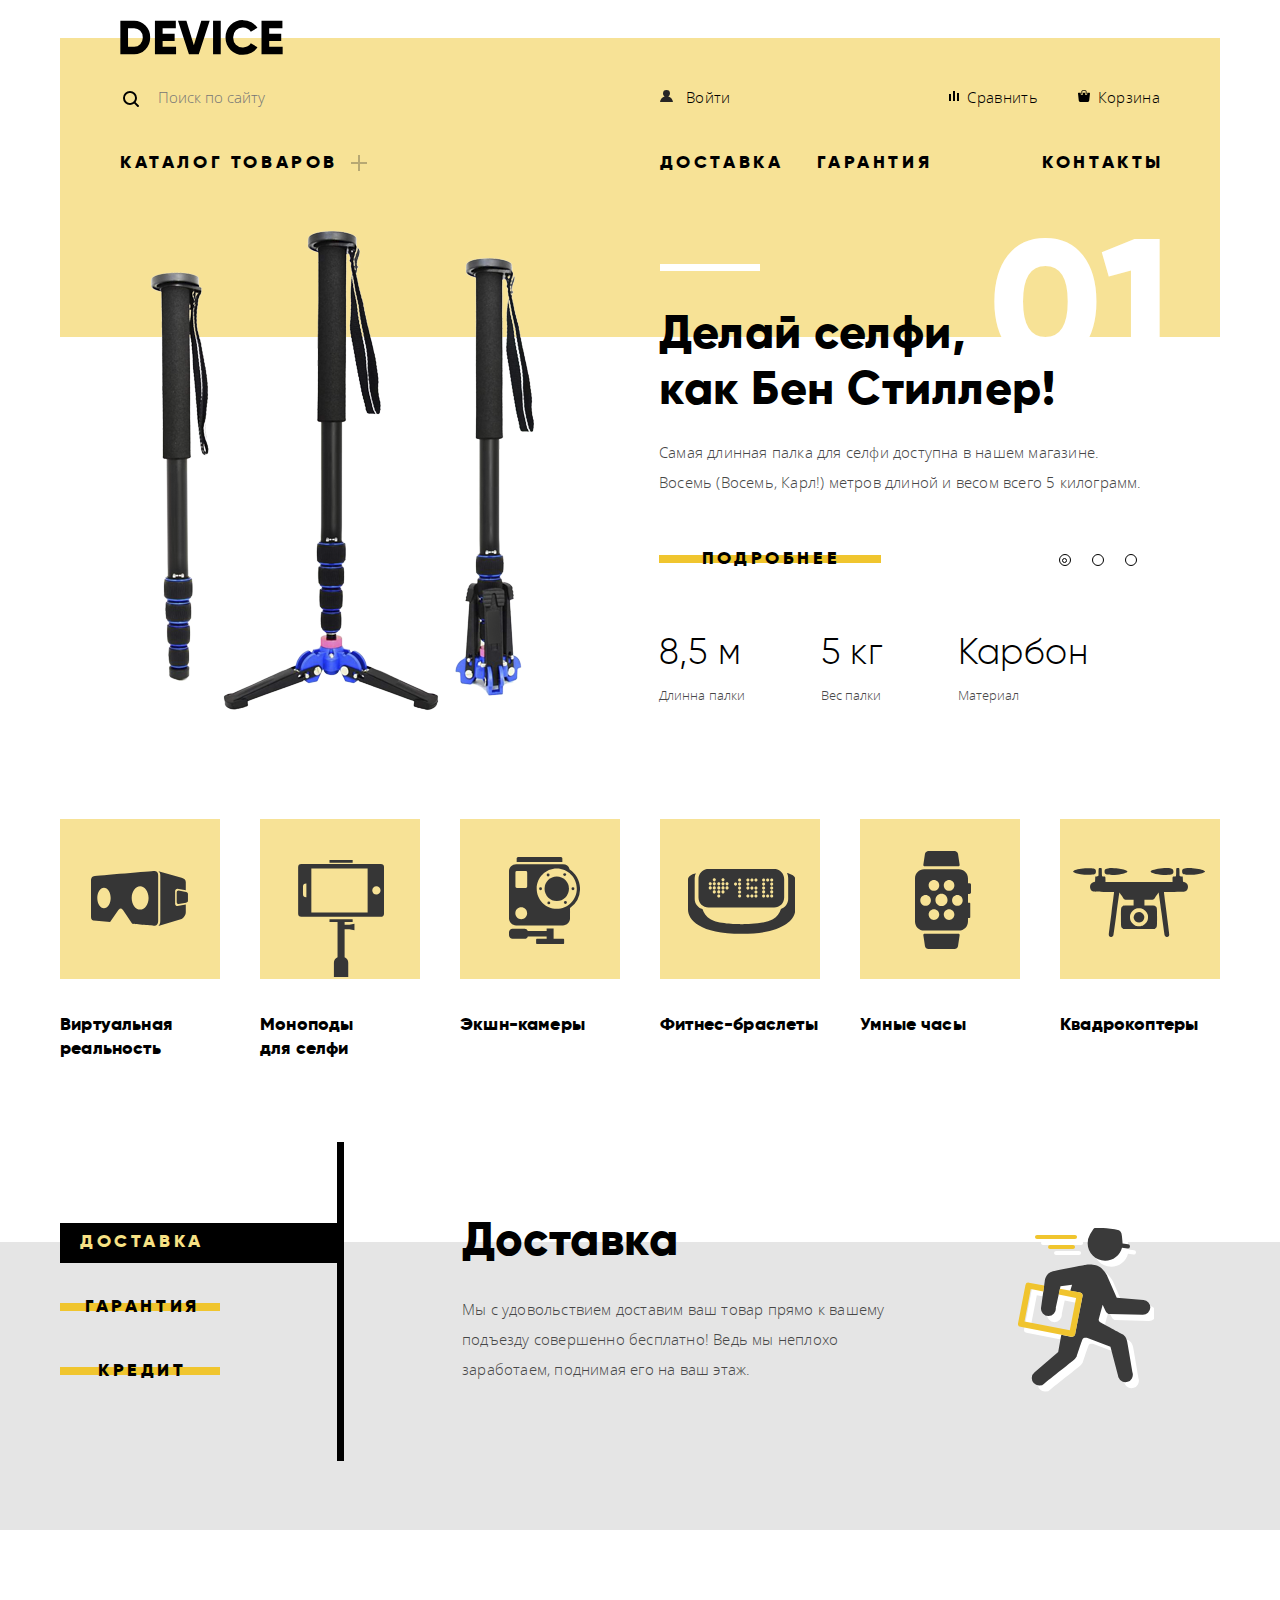
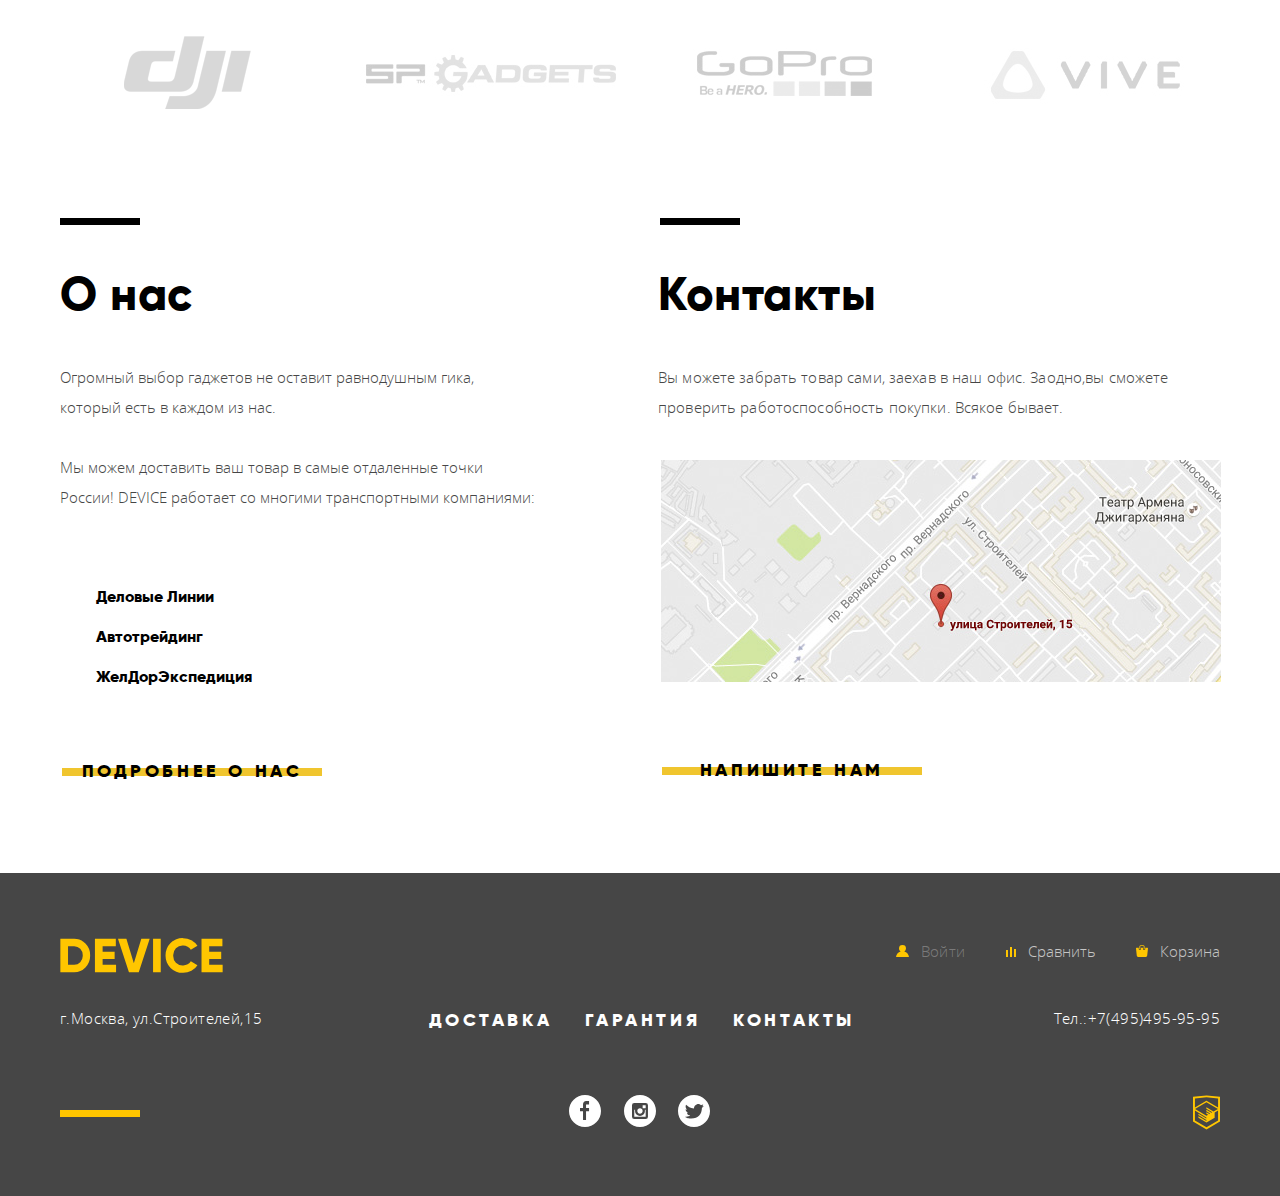
==== commit d58f108d: "Update index.html" ====
--- a/index.html
+++ b/index.html
@@ -81,7 +81,7 @@
             <img class="slider-1" src="img/slider-1.png" width="384" height="486" alt="картинка селфи палки">
             <div class="slide-wrapper1">
               <b>Делай селфи,<br> как Бен Стиллер! </b>
-              <p>Самая длинная палка для селфи доступна в нашем магазине.<br>
+              <p class="description-slide-one">Самая длинная палка для селфи доступна в нашем магазине.
                 Восемь (Восемь, Карл!) метров длиной и весом всего 5 килограмм.</p>
               <a class="more-info" href="more-info.html">Подробнее</a>
               <ul class="specification">
@@ -104,8 +104,9 @@
             <img class="slider-2" src="img/slider-2.png" width="345" height="485" alt="картинка смарт часов">
             <div class="slide-wrapper2">
               <b>Худеем<br>правильно!</b>
-              <p>Мотивирующие фитнес-браслеты помогут найти в себе силы
-                <br>не пропускать занятия и соблюдать диету.</p>
+              <p class="description-slide-two">Мотивирующие фитнес-браслеты помогут найти в себе силы
+                не пропускать занятия и соблюдать диету.
+              </p>
               <a class="more-info" href="more-info.html">Подробнее</a>
               <ul class="specification">
                 <li class="specs">
@@ -119,7 +120,7 @@
             <img class="slider-3" src="img/slider-3.png" width="526" height="334" alt="картинка гирокоптера">
             <div class="slide-wrapper3">
               <b>Порхает как бабочка, жалит как пчела!</b>
-              <p>Этот обычный, на первый взгляд, квадрокоптер оснащен<br>
+              <p class="description-slide-three">Этот обычный, на первый взгляд, квадрокоптер оснащен
                 мощным лазером, замаскированным под стандартную камеру.</p>
               <a class="more-info" href="more-info.html">Подробнее</a>
               <ul class="specification">
@@ -148,8 +149,8 @@
           </li>
           <li>
             <a class="navigation-bar-img img-selfie" href="catalog.html">
-              <p class="navigation-bar-name">
-                Моноподы<br>для селфи
+              <p class="navigation-bar-name monopods">
+                Моноподы для селфи
               </p>
             </a>
           </li>
@@ -193,13 +194,13 @@
         <div class="services-buttons">
           <ul>
             <li>
-              <label class="services-button delivery-button" for="services-control-1">Доставка</label>
-            </li>
-            <li>
-              <label class="services-button warranty-button" for="services-control-2">Гарантия</label>
-            </li>
-            <li>
-              <label class="services-button credit-button" for="services-control-3">Кредит</label>
+              <label class="services-button delivery-button" for="services-control-1" tabindex="0">Доставка</label>
+            </li>
+            <li>
+              <label class="services-button warranty-button" for="services-control-2" tabindex="0">Гарантия</label>
+            </li>
+            <li>
+              <label class="services-button credit-button" for="services-control-3" tabindex="0">Кредит</label>
             </li>
           </ul>
         </div>
@@ -256,7 +257,7 @@
           <h3>О нас</h3>
           <p class="about-us-first">Огромный выбор гаджетов не оставит равнодушным гика,
             который есть в каждом из нас.</p>
-          <p class="about-us-second">Мы можем доставить ваш товар в самые отдаленные точки<br>
+          <p class="about-us-second">Мы можем доставить ваш товар в самые отдаленные точки
             России! DEVICE работает со многими транспортными компаниями:</p>
           <ul class="delivery-company">
             <li>Деловые Линии</li>
@@ -267,9 +268,11 @@
         </section>
         <section class="contacts-map">
           <h3>Контакты</h3>
-          <p>Вы можете забрать товар сами,заехав в наш офис.Заодно,вы сможете
-            проверить работоспособность покупки.Всякое бывает.</p>
-          <a href="https://www.google.com/maps"><img src="img/map.jpg" width="560" height="222" alt="карта"></a>
+          <p>Вы можете забрать товар сами, заехав в наш офис. Заодно,вы сможете
+            проверить работоспособность покупки. Всякое бывает.</p>
+          <a class="main-contacts-map" href="#">
+            <img src="img/map.jpg" width="560" height="222" alt="карта">
+          </a>
           <a class="button-contact-us" href="contact-us.html">напишите нам</a>
         </section>
       </div>
@@ -368,7 +371,7 @@
           </ul>
         </div>
         <div class="htmlacademy">
-          <a href="https://htmlacademy.ru"><img src="img/logo-html.svg" width="27" height="35" alt="академия"></a>
+          <a href="https://htmlacademy.ru/intensive/htmlcss"><img src="img/logo-html.svg" width="27" height="35" alt="академия"></a>
         </div>
       </div>
     </div>
@@ -403,7 +406,7 @@
         Отправить
       </button>
     </form>
-    <button class="modal-close" type="button">
+    <button class="modal-close modal-close-question" type="button">
       Закрыть
     </button>
   </section>
@@ -416,10 +419,11 @@
         src="https://www.google.com/maps/embed?pb=!1m18!1m12!1m3!1d2249.1422911036407!2d37.5289098957787!3d55.686513874433665!2m3!1f0!2f0!3f0!3m2!1i1024!2i768!4f13.1!3m3!1m2!1s0x46b54cf65f5c8955%3A0x694710ccd55501e!2z0YPQuy4g0KHRgtGA0L7QuNGC0LXQu9C10LksIDE1LCDQnNC-0YHQutCy0LAsIDExOTMxMQ!5e0!3m2!1sru!2sru!4v1560426469752!5m2!1sru!2sru"
         width="960" height="559" frameborder="0" style="border:0" allowfullscreen></iframe>
     </p>
-    <button class="modal-close" type="button">
+    <button class="modal-close modal-close-map" type="button">
       Закрыть
     </button>
   </section>
+  <script src="js/script.js"></script>
 </body>
 
 </html>--- a/css/style.css
+++ b/css/style.css
@@ -1,23 +1,27 @@
 @font-face {
 font-family: "Gilroy";
-    src: url("../fonts/web/gilroyextrabold.woff2") format("woff2"); 
+    src: url("../fonts/web/gilroyextrabold.woff2") format("woff2");
+    src: url("../fonts/web/gilroyextrabold.woff") format("woff"); 
     font-weight: 800; 
 }
 @font-face {
 font-family: "GilroyLight";
-    src: url("../fonts/web/gilroylight.woff2") format("woff2");  
+    src: url("../fonts/web/gilroylight.woff2") format("woff2");
+    src: url("../fonts/web/gilroylight.woff") format("woff");
     font-weight: 300; 
 }
 
 @font-face {
 font-family: "OpenSans";
-    src: url("../fonts/web/opensans.woff2") format("woff2"); 
+    src: url("../fonts/web/opensans.woff2") format("woff2");
+    src: url("../fonts/web/opensans.woff") format("woff"); 
     font-weight: 400; 
 }
 
 @font-face {
 font-family: "OpenSans";
-    src: url("../fonts/web/opensanslight.woff2") format("woff2"); 
+    src: url("../fonts/web/opensanslight.woff2") format("woff2");
+    src: url("../fonts/web/opensanslight.woff") format("woff");
     font-weight: 300; 
 }
 
@@ -33,6 +37,11 @@
 
 a {
     text-decoration: none;
+
+}
+
+a:active, a:focus { 
+    outline: none; 
 }
 
 .navigation-main {
@@ -164,6 +173,9 @@
     text-align:left;
     font-weight:300;
     color:#464646;
+    letter-spacing:0.13px;	
+
+    width:511px;
 
     margin:0;
     padding:0;
@@ -218,13 +230,15 @@
     text-align: left;
     color: rgba(255, 255, 255, 0.7);
 }
+
 .footer-first a:hover,
 .footer-first-catalog a:hover {
     color:#ffffff;
     opacity: 0.6;
 }
-.footer-first a:focus,
-.footer-first-catalog a:focus {
+
+.footer-first a:active,
+.footer-first-catalog a:active {
     color:rgba(255, 255, 255, 0.3);
     opacity: 0.3;
 }
@@ -378,12 +392,11 @@
 .catalog-item h3 {
     font-size: 18px;
     line-height: 1.33;
-    letter-spacing: 0.4px;
     text-align: left;
     
     margin:0;
     padding:0;
-    margin-top:28px;
+    margin-top:29px;
 }
 
 .catalog-item-price {
@@ -420,6 +433,8 @@
     letter-spacing: 0.5px;
     text-align: left;
     color: #000000;
+
+    z-index:2;
 }
 
 .first-slide p,
@@ -670,7 +685,8 @@
 }
 
 .catalog-main-plus:hover + .item-catalog-class,
-.site-navigation-current-plus:hover + .item-catalog-class {
+.site-navigation-current-plus:hover + .item-catalog-class,
+.item-catalog-class:hover {
     display:flex;
 }
 
@@ -694,7 +710,7 @@
 
     left:-60px;
 
-    z-index:1;
+    z-index:50;
 
     margin:0;
     padding:0;
@@ -756,6 +772,8 @@
     text-align: right;
     color: white;
 
+    z-index:1;
+
     top: -9px;
     right: 46px;
 }
@@ -778,6 +796,8 @@
     text-align: right;
     color: white;
 
+    z-index:1;
+
     top: -9px;
     right: 46px;
 }
@@ -800,6 +820,8 @@
     text-align: right;
     color: white;
 
+    z-index:1;
+
     top: -9px;
     right: 46px; 
 }
@@ -838,6 +860,8 @@
     margin-left:125px;
     margin-right:60px;
     margin-top:83px;
+
+    width:485px;
 }
 
 .slide-wrapper2 {
@@ -847,6 +871,8 @@
     margin-left:139px;
     margin-right:67px;
     margin-top:85px;
+
+    width:460px;
 }
 
 .slide-wrapper3 {
@@ -858,6 +884,8 @@
     margin-left:43px;
     margin-right:24px;
     margin-top:85px;
+
+    width:537px;
 }
 
 .specs-third-slider {
@@ -883,6 +911,18 @@
     margin-bottom:41px;
 }
 
+.description-slide-one {
+    width:485px;
+}
+
+.description-slide-two {
+    width:460px;
+}
+
+.description-slide-three {
+    width:455px;
+}
+
 .slide-navigation ul {
     display:flex;
 
@@ -937,10 +977,6 @@
 .navigation-bar-img:focus::before {
     opacity:0.3;
 }
-
-/*.navigation-bar-name:focus {
-    color:#cbcbcb;
-}*/
 
 .navigation-bar-name {
     font-family: "Gilroy", Arial , sans-serif;
@@ -951,12 +987,22 @@
     color: #000000;
     letter-spacing: 0.18px;
 
+    z-index:1;
+    
     display:block;
 
     margin:0;
     padding:0;
     width:160px;
     padding-top:194px;
+}
+
+.navigation-bar-img:focus .navigation-bar-name {
+    opacity:0.3;
+}
+
+.monopods {
+    width:120px;
 }
 
 .services {
@@ -1014,7 +1060,7 @@
     font-weight: 800;
     line-height: 1.33;
     letter-spacing: 3.6px;
-    text-align: left;
+    text-align:left;
     text-transform:uppercase;
     color: #000000;
 
@@ -1131,6 +1177,14 @@
 .delivery-button:hover,
 .credit-button:hover {
     background:#f0c52e;
+}
+
+.warranty-button:focus,
+.credit-button:focus,
+.delivery-button:focus {
+    width:278px;
+    background:#000000;
+    color:#f7e184;
 }
 
 #services-control-1:checked ~ .services-buttons .delivery-button,
@@ -1252,7 +1306,7 @@
     flex-direction:column;
     justify-content:space-between;
 
-    height:462px;
+    height:504px;
 }
 
 .contacts-map {
@@ -1262,6 +1316,10 @@
 
     width:562px;
     height:562px;
+}
+
+.main-contacts-map {
+    margin-left:3px;
 }
 
 .about-us h3,
@@ -1283,7 +1341,7 @@
     background: linear-gradient(to bottom, white 16px,#f0c52e 16px,#f0c52e 24px,white 24px);
 
     width:260px;
-    height:22px;
+    height:27px;
 }
 
 .button-contact-us {
@@ -1484,6 +1542,38 @@
     justify-content:space-between;
 }
 
+.selfie-stick-1 {
+    display:block;
+
+    letter-spacing: 0.3px;
+
+    width:254px;
+}
+
+.selfie-stick-2 {
+    display:block;
+
+    letter-spacing: 0.4px;
+
+    width:173px;
+}
+
+.selfie-stick-3 {
+    display:block;
+
+    letter-spacing: 0.1px;
+
+    width:262px;
+}
+
+.selfie-stick-4 {
+    display:block;
+
+    letter-spacing: 0.3px;
+
+    width:227px;
+}
+
 .catalog {
     width:972px;
     margin-top:69px;
@@ -1641,7 +1731,17 @@
     fill:rgba(0, 0, 0, 0.4);
 }
 
+.sorting-buttons svg:active,
+.sorting-buttons svg:focus {
+    fill:#231F20;
+}
+
+.sorting-buttons a:active,
 .sorting-buttons a:focus {
+    fill:#231F20;
+}
+
+.sorting-buttons .sort-button-active {
     fill:#231F20;
 }
 
@@ -1662,8 +1762,21 @@
     color: rgba(0, 0, 0, 0.6);
 }
 
-.sorting a:focus {
+.sorting a:focus,
+.sorting a:active {
     color: #000000;
+}
+
+.sorting .sort-active {
+    color: rgba(0, 0, 0, 1);
+}
+  
+.sorting .sort-active:hover {
+    color: rgba(0, 0, 0, 0.6);
+}
+
+.sorting .sort-active:active {
+    color: rgba(0, 0, 0, 1);
 }
 
 .filter-center-container {
@@ -1888,11 +2001,11 @@
     fill:#ffc600;
 }
 
-.footer-logo:hover {
+.footer-logo-catalog:hover {
     fill:#c49a22;
 }
 
-.footer-logo:focus {
+.footer-logo-catalog:focus {
     fill:#8b7637;
 }
 
@@ -2055,12 +2168,18 @@
     margin-top:6px;
 }
 
+.question-icon-error {
+    background-color:#f6dada;
+    border:solid 3px #f6dada;
+}
+
 .question-icon-user:hover {
     background-color: #eaeaea;
     border:solid 3px #eaeaea;
 }
 
 .question-icon-user:focus {
+    color: #464646;
     background:#ffffff;
     border:solid 3px #f0c52e;
 }
@@ -2178,11 +2297,8 @@
 }
 
 .myitems-footer-img {
-    content: "";
-
-    position: absolute;
-    top: 12px;
-    right: 70px;
+    margin-right:8px;
+    margin-top:9px;
 
     width: 12px; 
     height: 12px;   
@@ -2191,15 +2307,12 @@
 .compare-footer a {
     position:relative;
 
-    margin-right:63px;
+    margin-right:40px;
 }
 
 .compare-footer-img {
-    content: "";
-
-    position: absolute;
-    top: 7px;
-    right: 83px;
+    margin-right:8px;
+    margin-top:9px;
     
     width: 10px; 
     height: 10px;   
@@ -2208,16 +2321,13 @@
 .login-footer a {
     position:relative;
 
-    margin-right:64px;
+    margin-right:41px;
 }
 
 .login-footer-main-img {
-    content: "";
-
-    position: absolute;
-    top: 4px;
-    right: 61px;
-
+    margin-right:8px;
+    margin-top:9px;
+    
     width: 13px; 
     height: 12px;   
 }
@@ -2227,11 +2337,8 @@
 }
 
 .login-entered-footer-img {
-    content: "";
-
-    position: absolute;
-    top: 12px;
-    right: 164px;
+    margin-right:8px;
+    margin-top:9px;
 
     width: 13px; 
     height: 12px;   
@@ -2358,6 +2465,14 @@
 .search-main[type="search"]{
     padding-left: 38px;
     padding-bottom: 9px;
+}
+
+input::-webkit-search-cancel-button { 
+    display:none; 
+}
+
+input::-ms-clear {
+    display: none;
 }
 
 .search-main:hover {
@@ -2400,7 +2515,7 @@
     color:#ffffff;
 }
 
-.search-button:focus {
+.search-button:active {
     background:#000000;
     color:rgba(255, 255, 255, 0.3);
 }
@@ -2466,16 +2581,8 @@
     cursor: pointer;
 }
 
-.range-controls .toggle:hover {
-    width: 5px;
-    height: 5px;
-    padding: 0;
-  
-    border: 8px solid #ffffff;
-    background-color: #ababab;
-    box-shadow: 0 2px 1px 0 #cfcfcf;
-    border-radius:50%;
-    cursor: pointer;
+.range-controls .toggle:active {
+    transform:scale(1.1, 1.1);
 }
 
 .range-controls .toggle-min {
@@ -2528,6 +2635,16 @@
 .filter-option label:hover::before,
 .filter-option label:hover::after {
     opacity:0.6;
+}
+
+.filter-option label:active::before,
+.filter-option label:active::after {
+    opacity:1;
+}
+
+.filter-option label:focus,
+.filter-option label:focus {
+    opacity:1;
 }
 
 .filter-input-checkbox:checked + label::after {
@@ -2603,7 +2720,7 @@
     text-align: left;
     color: #000000;
 
-    padding-top:42px;
+    padding-top:44px;
     margin-left:59px;
 }
 
@@ -2641,12 +2758,12 @@
   
 .filter-range-input {
     width: 50px;
+
     margin: 0;
     padding: 0;
   
     font-weight: 300;
     font-size: 14px;
-    line-height: 24px;
     font-family: "Gilroy", "Arial", sans-serif;
     color: rgba(0, 0, 0, 0.2);
     letter-spacing: 0;
@@ -2729,4 +2846,12 @@
   
 .catalog-item-add:active {
     opacity: 0.2;
+}
+
+.modal-question-active {
+    display:block;
+}
+
+.modal-map-active {
+    display:block;
 }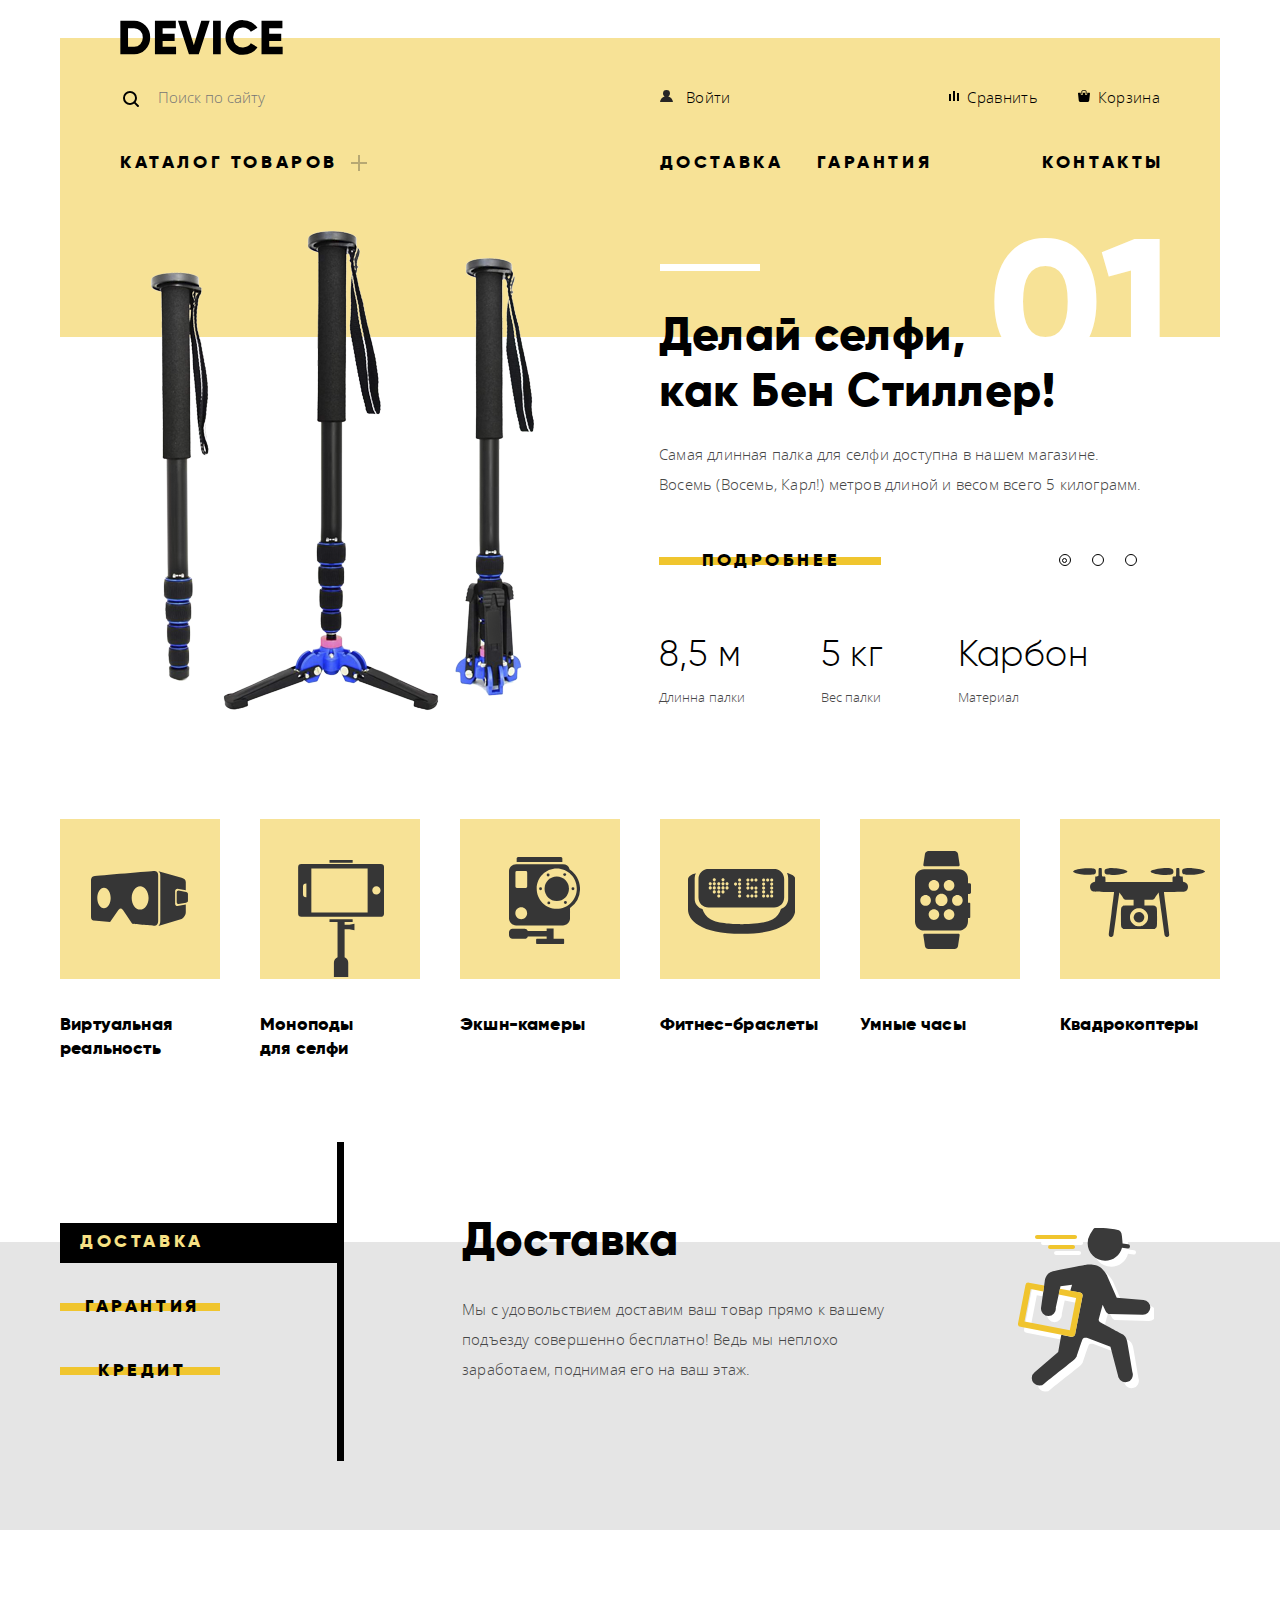
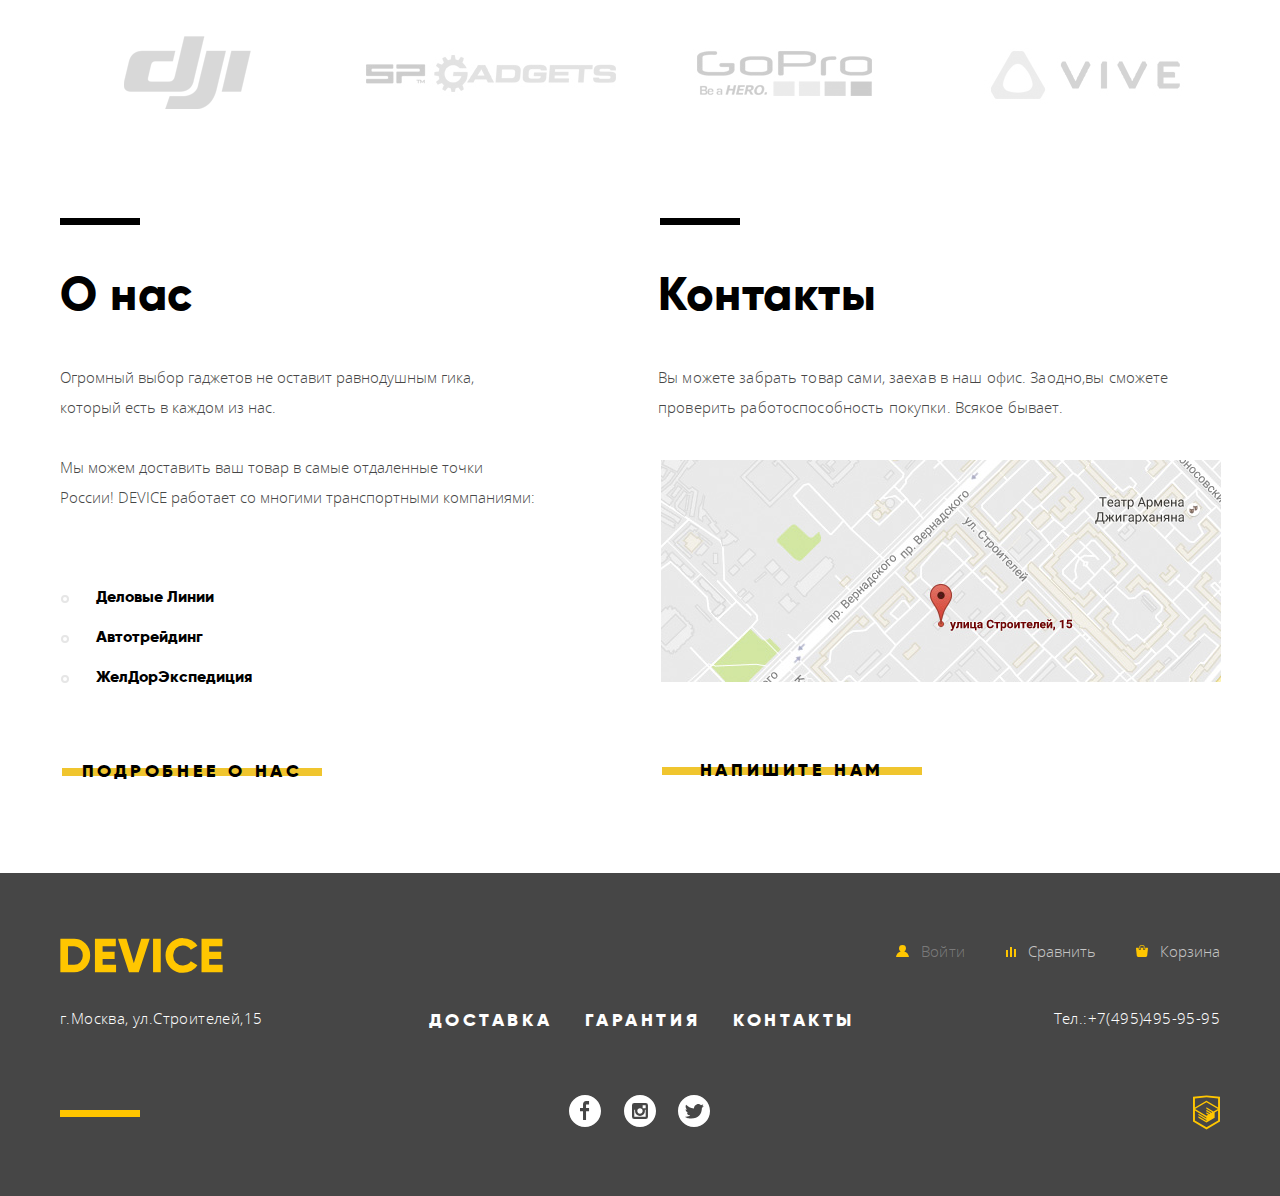
==== commit 50b5021e: "Update index.html" ====
--- a/index.html
+++ b/index.html
@@ -417,7 +417,7 @@
     <p>
       <iframe
         src="https://www.google.com/maps/embed?pb=!1m18!1m12!1m3!1d2249.1422911036407!2d37.5289098957787!3d55.686513874433665!2m3!1f0!2f0!3f0!3m2!1i1024!2i768!4f13.1!3m3!1m2!1s0x46b54cf65f5c8955%3A0x694710ccd55501e!2z0YPQuy4g0KHRgtGA0L7QuNGC0LXQu9C10LksIDE1LCDQnNC-0YHQutCy0LAsIDExOTMxMQ!5e0!3m2!1sru!2sru!4v1560426469752!5m2!1sru!2sru"
-        width="960" height="559" frameborder="0" style="border:0" allowfullscreen></iframe>
+        width="960" height="559" style="border:0" allowfullscreen></iframe>
     </p>
     <button class="modal-close modal-close-map" type="button">
       Закрыть
--- a/css/style.css
+++ b/css/style.css
@@ -195,6 +195,23 @@
     padding-left:36px;
 }
 
+.delivery-company li {
+    position:relative;
+}
+
+.delivery-company li:after {
+    content: "";
+    border:2px solid #e6e6e6;
+    border-radius:50%;
+    position:absolute;
+
+    top: 18px;
+    left: -35px;
+    
+    width: 4px; 
+    height: 4px;
+}
+
 .button-contact-us,
 .button-about-us {
     font-size: 18px;
@@ -859,7 +876,7 @@
 
     margin-left:125px;
     margin-right:60px;
-    margin-top:83px;
+    margin-top:85px;
 
     width:485px;
 }
@@ -954,7 +971,7 @@
 
     margin:0;
     padding:0;
-    margin-top:52px;
+    margin-top:50px;
 }
 .navigation-bar-img {
     position:relative;
@@ -1273,49 +1290,54 @@
 .contact-information {
     display:flex;
     justify-content:space-between;
-    position:relative;
+
+    width:1160px;
 
     margin-top:143px;
     height:602px;
 }
 
-.contact-information:after {
+.about-us {
+    display:flex;
+    flex-direction:column;
+    justify-content:space-between;
+
+    position:relative;
+
+    height:504px;
+}
+
+.contacts-map {
+    display:flex;
+    flex-direction:column;
+    justify-content:space-between;
+
+    position:relative;
+
+    width:562px;
+    height:562px;
+}
+
+.about-us:after {
     content: "";
     background:#000000;
     position: absolute;
     top: -53px;
-    right: 1080px;
+    left: 0px;
     
     width: 80px; 
     height: 7px;   
 }
 
-.contact-information:before {
+.contacts-map:before {
     content: "";
     background:#000000;
     position: absolute;
     top: -53px;
-    right: 480px;
+    left: 2px;
     
     width: 80px; 
     height: 7px;   
-}
-
-.about-us {
-    display:flex;
-    flex-direction:column;
-    justify-content:space-between;
-
-    height:504px;
-}
-
-.contacts-map {
-    display:flex;
-    flex-direction:column;
-    justify-content:space-between;
-
-    width:562px;
-    height:562px;
 }
 
 .main-contacts-map {
